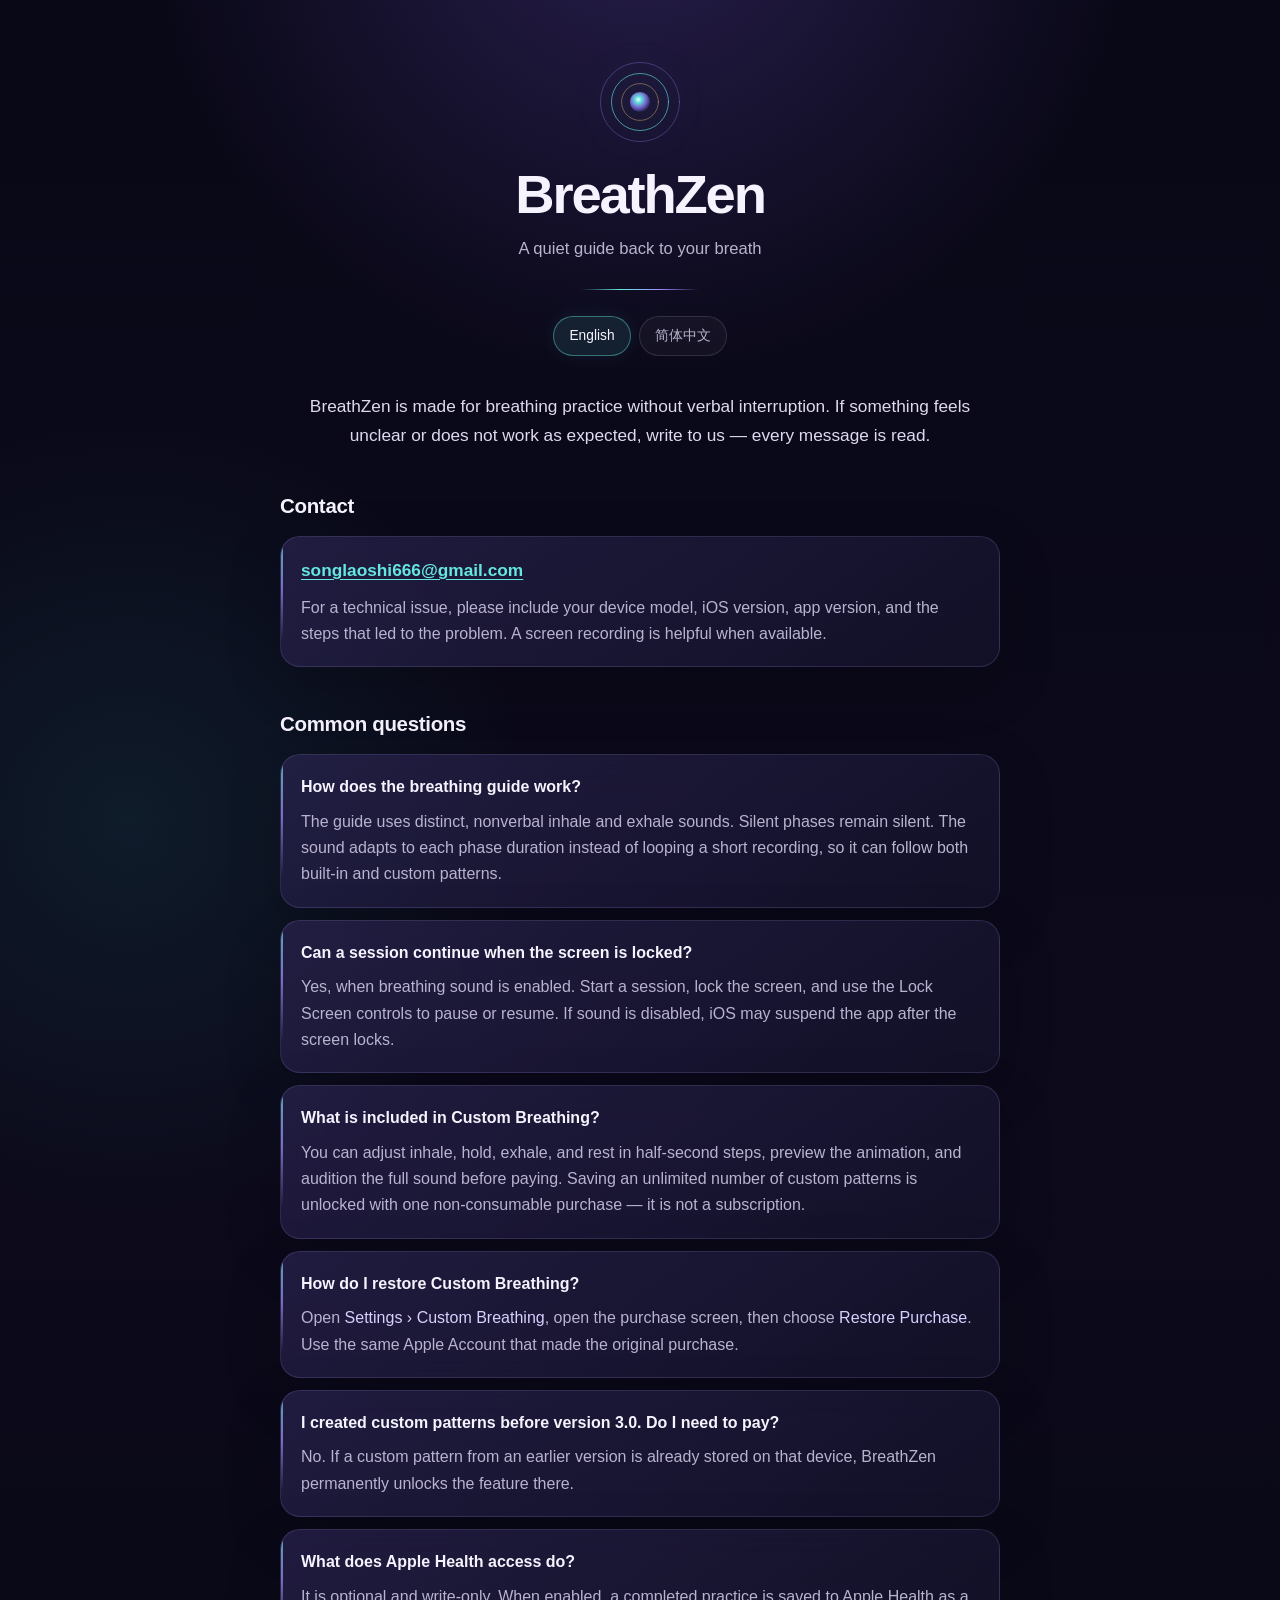
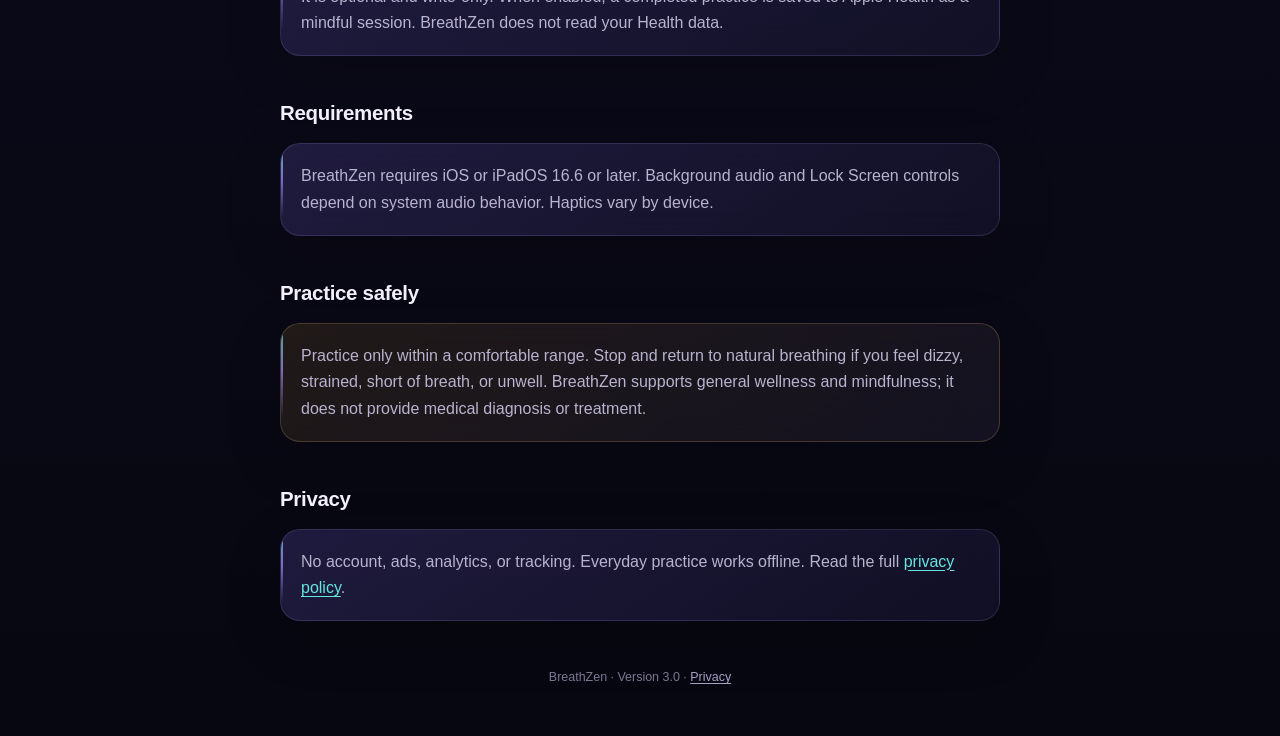
==== index.html @ 4c9f4c52 "Publish BreathZen support and privacy pages" ====
<!doctype html>
<html lang="en">
<head>
  <meta charset="utf-8">
  <meta name="viewport" content="width=device-width, initial-scale=1">
  <title>BreathZen — Support</title>
  <meta name="description" content="Support for BreathZen, a quiet breathing guide for iPhone and iPad.">
  <link rel="stylesheet" href="breathzen.css">
  <script src="breathzen.js" defer></script>
</head>
<body>
<div class="shell">
  <header>
    <svg class="mark" viewBox="0 0 100 100" role="img" aria-label="BreathZen">
      <defs>
        <radialGradient id="orb" cx="42%" cy="38%" r="65%">
          <stop offset="0" stop-color="#f7ffff"/>
          <stop offset=".22" stop-color="#65e6e0"/>
          <stop offset=".62" stop-color="#7161c9"/>
          <stop offset="1" stop-color="#1c183d"/>
        </radialGradient>
      </defs>
      <g fill="none" stroke-linecap="round">
        <circle cx="50" cy="50" r="43" stroke="#9f8cff" stroke-opacity=".34"/>
        <circle cx="50" cy="50" r="31" stroke="#65e6e0" stroke-opacity=".65"/>
        <circle cx="50" cy="50" r="20" stroke="#f2c976" stroke-opacity=".45"/>
      </g>
      <circle class="pulse" cx="50" cy="50" r="11" fill="url(#orb)"/>
    </svg>
    <h1>BreathZen</h1>
    <p class="tagline">A quiet guide back to your breath</p>
    <hr class="orbit-rule">
  </header>

  <nav class="languages" aria-label="Language">
    <button type="button" data-lang="en" aria-pressed="false">English</button>
    <button type="button" data-lang="zh-Hans" aria-pressed="false">简体中文</button>
  </nav>

  <main>
    <article lang="en">
      <p class="lead">BreathZen is made for breathing practice without verbal interruption. If something feels unclear or does not work as expected, write to us — every message is read.</p>

      <h2>Contact</h2>
      <div class="card">
        <p class="mail"><a href="mailto:songlaoshi666@gmail.com">songlaoshi666@gmail.com</a></p>
        <p>For a technical issue, please include your device model, iOS version, app version, and the steps that led to the problem. A screen recording is helpful when available.</p>
      </div>

      <h2>Common questions</h2>
      <div class="card">
        <h3>How does the breathing guide work?</h3>
        <p>The guide uses distinct, nonverbal inhale and exhale sounds. Silent phases remain silent. The sound adapts to each phase duration instead of looping a short recording, so it can follow both built-in and custom patterns.</p>
      </div>
      <div class="card">
        <h3>Can a session continue when the screen is locked?</h3>
        <p>Yes, when breathing sound is enabled. Start a session, lock the screen, and use the Lock Screen controls to pause or resume. If sound is disabled, iOS may suspend the app after the screen locks.</p>
      </div>
      <div class="card">
        <h3>What is included in Custom Breathing?</h3>
        <p>You can adjust inhale, hold, exhale, and rest in half-second steps, preview the animation, and audition the full sound before paying. Saving an unlimited number of custom patterns is unlocked with one non-consumable purchase — it is not a subscription.</p>
      </div>
      <div class="card">
        <h3>How do I restore Custom Breathing?</h3>
        <p>Open <span class="path">Settings › Custom Breathing</span>, open the purchase screen, then choose <span class="path">Restore Purchase</span>. Use the same Apple Account that made the original purchase.</p>
      </div>
      <div class="card">
        <h3>I created custom patterns before version 3.0. Do I need to pay?</h3>
        <p>No. If a custom pattern from an earlier version is already stored on that device, BreathZen permanently unlocks the feature there.</p>
      </div>
      <div class="card">
        <h3>What does Apple Health access do?</h3>
        <p>It is optional and write-only. When enabled, a completed practice is saved to Apple Health as a mindful session. BreathZen does not read your Health data.</p>
      </div>

      <h2>Requirements</h2>
      <div class="card">
        <p>BreathZen requires iOS or iPadOS 16.6 or later. Background audio and Lock Screen controls depend on system audio behavior. Haptics vary by device.</p>
      </div>

      <h2>Practice safely</h2>
      <div class="card notice">
        <p>Practice only within a comfortable range. Stop and return to natural breathing if you feel dizzy, strained, short of breath, or unwell. BreathZen supports general wellness and mindfulness; it does not provide medical diagnosis or treatment.</p>
      </div>

      <h2>Privacy</h2>
      <div class="card">
        <p>No account, ads, analytics, or tracking. Everyday practice works offline. Read the full <a href="privacy.html">privacy policy</a>.</p>
      </div>
    </article>

    <article lang="zh-Hans">
      <p class="lead">BreathZen 为不受语言打扰的呼吸练习而生。如果有任何不清楚或不符合预期的地方，欢迎写信，每一封都会认真阅读。</p>

      <h2>联系我们</h2>
      <div class="card">
        <p class="mail"><a href="mailto:songlaoshi666@gmail.com">songlaoshi666@gmail.com</a></p>
        <p>反馈技术问题时，请附上设备型号、iOS 版本、App 版本和复现步骤；如方便，屏幕录制会很有帮助。</p>
      </div>

      <h2>常见问题</h2>
      <div class="card">
        <h3>呼吸声音是怎样引导的？</h3>
        <p>吸气与呼气使用两种清晰可辨、没有语言的声音，屏息和停顿保持安静。声音会适配每个阶段的时长，不是反复循环一小段录音，因此既能配合内置节奏，也能配合自定义节奏。</p>
      </div>
      <div class="card">
        <h3>锁屏后可以继续练习吗？</h3>
        <p>可以，但需要开启呼吸声音。开始练习后锁屏，可通过锁屏控件暂停或继续。如果关闭声音，锁屏后 iOS 可能挂起 App。</p>
      </div>
      <div class="card">
        <h3>自定义呼吸法包含什么？</h3>
        <p>吸、屏、呼、停四个阶段均可按 0.5 秒调整，购买前可以查看动画并试听完整声音。一次性买断后可无限保存自定义呼吸法，不是订阅。</p>
      </div>
      <div class="card">
        <h3>怎样恢复自定义呼吸法购买？</h3>
        <p>打开<span class="path">设置 › 自定义呼吸法</span>，进入购买页面后选择<span class="path">恢复购买</span>。请使用最初购买时的同一 Apple 账户。</p>
      </div>
      <div class="card">
        <h3>3.0 以前创建过自定义呼吸法，还需要购买吗？</h3>
        <p>不需要。如果这台设备上已经保存过旧版本的自定义呼吸法，BreathZen 会在本机永久解锁该功能。</p>
      </div>
      <div class="card">
        <h3>Apple 健康权限有什么作用？</h3>
        <p>完全可选，并且只写入、不读取。开启后，完成的练习会作为正念时间写入 Apple 健康；BreathZen 不会读取你的健康数据。</p>
      </div>

      <h2>系统要求</h2>
      <div class="card">
        <p>需要 iOS 或 iPadOS 16.6 及以上版本。后台声音与锁屏控制受系统音频机制管理，触感反馈会因设备而异。</p>
      </div>

      <h2>安全练习</h2>
      <div class="card notice">
        <p>请始终在舒适范围内练习。如感到头晕、憋闷、气短或其他不适，请停止并恢复自然呼吸。BreathZen 用于一般健康与正念练习，不提供医疗诊断或治疗。</p>
      </div>

      <h2>隐私</h2>
      <div class="card">
        <p>无需账号，没有广告、统计或追踪；日常练习可离线完成。完整说明请阅读<a href="privacy.html">隐私政策</a>。</p>
      </div>
    </article>
  </main>

  <footer>BreathZen · Version 3.0 · <a href="privacy.html">Privacy</a></footer>
</div>
</body>
</html>
---- breathzen.css ----
:root {
  color-scheme: dark;
  --night: #090817;
  --night-soft: #111027;
  --panel: rgba(30, 27, 59, 0.72);
  --panel-line: rgba(191, 177, 255, 0.15);
  --text: #f6f3ff;
  --subtext: #b9b3cf;
  --violet: #9f8cff;
  --cyan: #65e6e0;
  --gold: #f2c976;
  --rose: #e88ba3;
}

* { box-sizing: border-box; }

html { min-height: 100%; }

body {
  min-height: 100%;
  margin: 0;
  color: var(--text);
  background:
    radial-gradient(circle at 50% -5%, rgba(106, 78, 191, 0.32), transparent 31rem),
    radial-gradient(circle at 10% 35%, rgba(44, 187, 183, 0.10), transparent 25rem),
    linear-gradient(180deg, #090817 0%, #0c0a1b 50%, #070711 100%);
  font-family: -apple-system, BlinkMacSystemFont, "SF Pro Text", "PingFang SC", "Helvetica Neue", sans-serif;
  line-height: 1.65;
  -webkit-font-smoothing: antialiased;
}

a { color: var(--cyan); text-underline-offset: 0.2em; }
a:hover { color: #a2fffb; }

.shell {
  width: min(100% - 36px, 720px);
  margin: 0 auto;
  padding: 56px 0 48px;
}

header { text-align: center; }

.mark {
  display: block;
  width: 92px;
  height: 92px;
  margin: 0 auto 18px;
  filter: drop-shadow(0 0 26px rgba(101, 230, 224, 0.18));
}

h1 {
  margin: 0;
  font-size: clamp(2.25rem, 8vw, 3.4rem);
  line-height: 1.05;
  letter-spacing: -0.04em;
}

.tagline {
  margin: 12px 0 0;
  color: var(--subtext);
  font-size: 1.04rem;
}

.orbit-rule {
  width: 118px;
  height: 1px;
  margin: 26px auto;
  border: 0;
  background: linear-gradient(90deg, transparent, var(--cyan), var(--violet), transparent);
}

.languages {
  display: flex;
  justify-content: center;
  gap: 8px;
  margin: 0 0 36px;
}

.languages button {
  appearance: none;
  border: 1px solid rgba(255,255,255,0.12);
  border-radius: 999px;
  padding: 8px 15px;
  color: var(--subtext);
  background: rgba(255,255,255,0.035);
  font: inherit;
  font-size: 0.86rem;
  cursor: pointer;
}

.languages button[aria-pressed="true"] {
  color: var(--text);
  border-color: rgba(101, 230, 224, 0.42);
  background: rgba(101, 230, 224, 0.10);
  box-shadow: 0 0 20px rgba(101, 230, 224, 0.08);
}

article { display: none; }
article.active { display: block; }

.lead {
  margin: 0 0 32px;
  color: #ded9ef;
  font-size: 1.08rem;
  text-align: center;
}

h2 {
  margin: 40px 0 13px;
  font-size: 1.28rem;
  letter-spacing: -0.015em;
}

h3 {
  margin: 0 0 8px;
  font-size: 1rem;
  color: var(--text);
}

p { margin: 0; }

.card {
  position: relative;
  margin: 12px 0;
  padding: 19px 20px;
  overflow: hidden;
  border: 1px solid var(--panel-line);
  border-radius: 20px;
  color: var(--subtext);
  background: linear-gradient(145deg, rgba(41, 35, 79, 0.72), rgba(20, 19, 43, 0.74));
  box-shadow: 0 18px 55px rgba(0,0,0,0.17);
  backdrop-filter: blur(16px);
  -webkit-backdrop-filter: blur(16px);
}

.card::before {
  content: "";
  position: absolute;
  inset: 0 auto 0 0;
  width: 2px;
  background: linear-gradient(180deg, var(--cyan), var(--violet), transparent 80%);
  opacity: 0.72;
}

.card strong { color: var(--text); }
.card p + p { margin-top: 10px; }
.mail { font-size: 1.08rem; font-weight: 650; }
.path { color: #d8d1ff; }

.fact-grid {
  display: grid;
  grid-template-columns: repeat(2, minmax(0, 1fr));
  gap: 12px;
}

.fact {
  min-height: 112px;
  padding: 18px;
  border: 1px solid rgba(159, 140, 255, 0.15);
  border-radius: 18px;
  background: rgba(26, 23, 52, 0.64);
}

.fact .eyebrow {
  display: block;
  margin-bottom: 5px;
  color: var(--gold);
  font-size: 0.72rem;
  font-weight: 750;
  letter-spacing: 0.09em;
  text-transform: uppercase;
}

.fact p { color: var(--subtext); font-size: 0.92rem; }

.notice {
  border-color: rgba(242, 201, 118, 0.2);
  background: linear-gradient(145deg, rgba(75, 58, 32, 0.36), rgba(25, 22, 39, 0.72));
}

footer {
  margin-top: 46px;
  color: #7f7994;
  font-size: 0.78rem;
  text-align: center;
}

footer a { color: #aaa1c9; }

@media (max-width: 560px) {
  .shell { width: min(100% - 24px, 720px); padding-top: 36px; }
  .fact-grid { grid-template-columns: 1fr; }
  .card { padding: 17px; border-radius: 17px; }
  .lead { font-size: 1rem; }
}

@media (prefers-reduced-motion: no-preference) {
  .mark .pulse { animation: breathe 6s ease-in-out infinite; transform-origin: 50% 50%; }
  @keyframes breathe {
    0%, 100% { transform: scale(0.88); opacity: 0.7; }
    50% { transform: scale(1.06); opacity: 1; }
  }
}
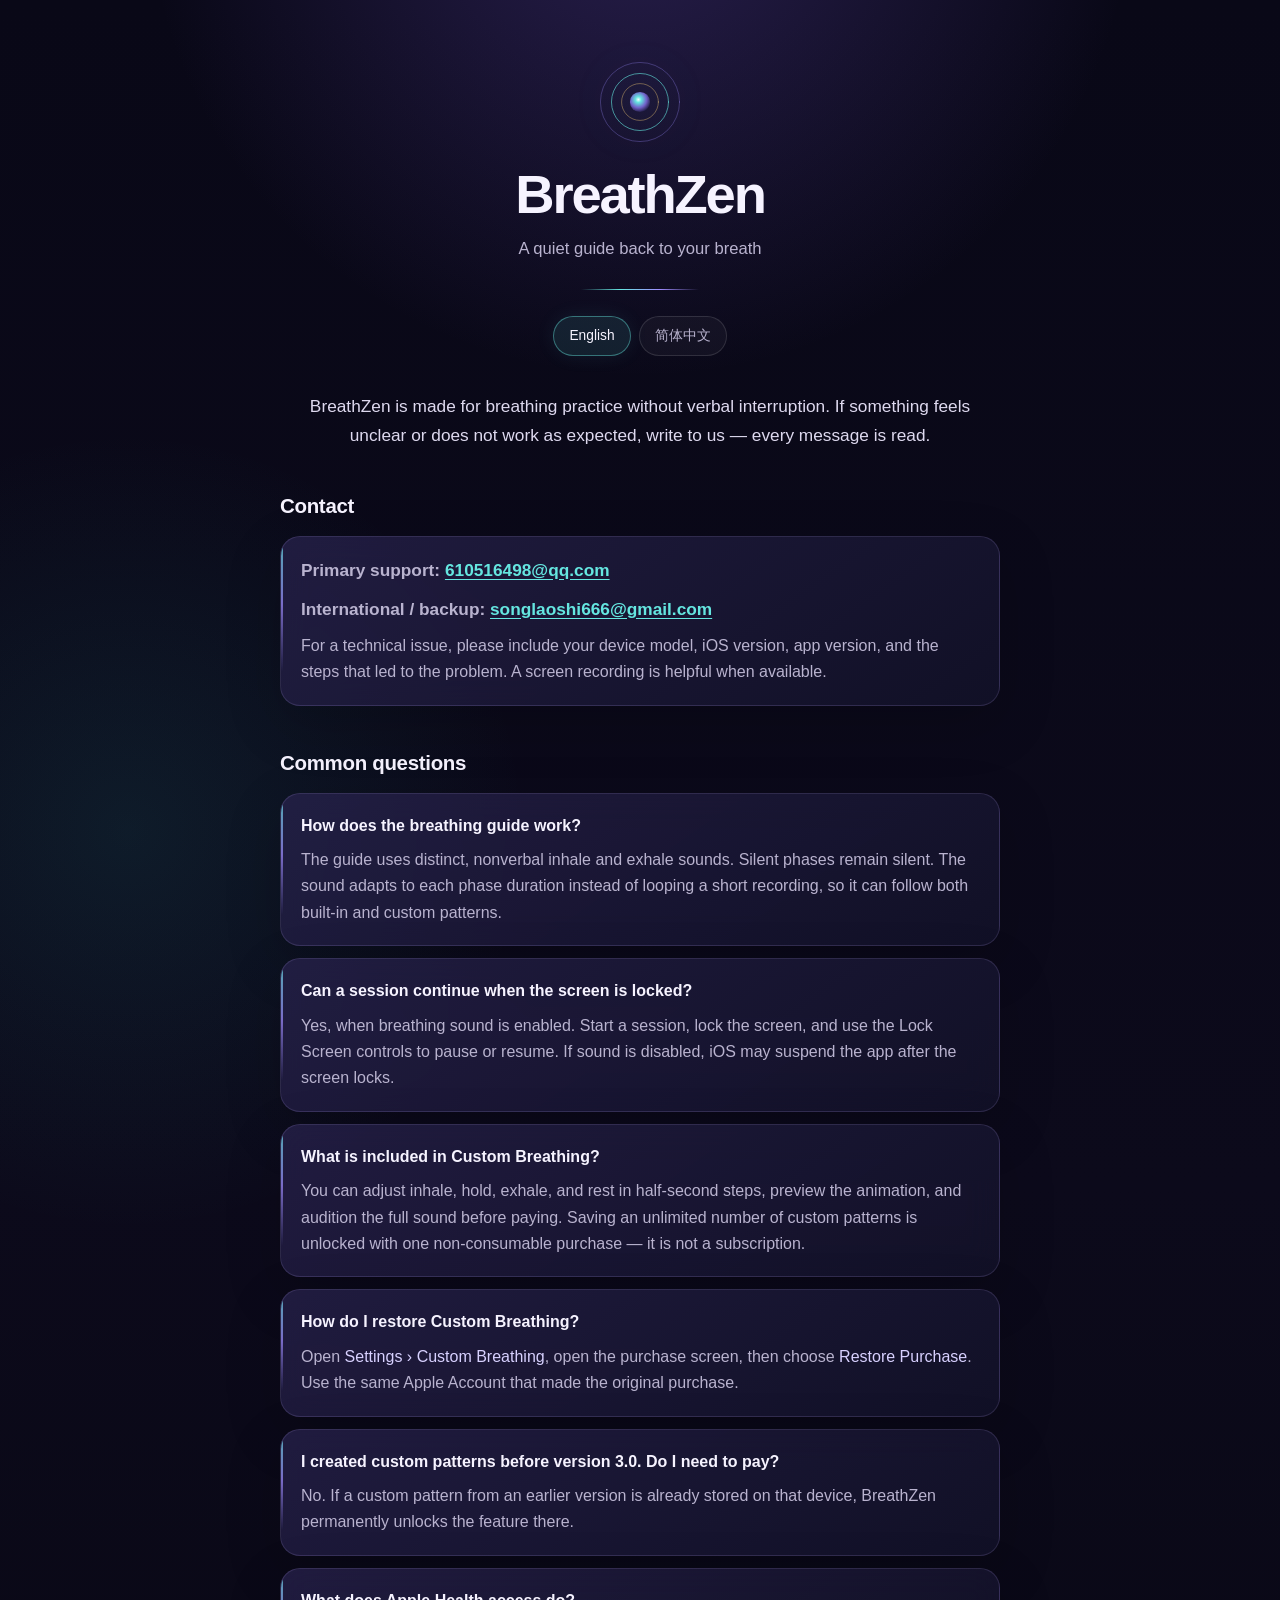
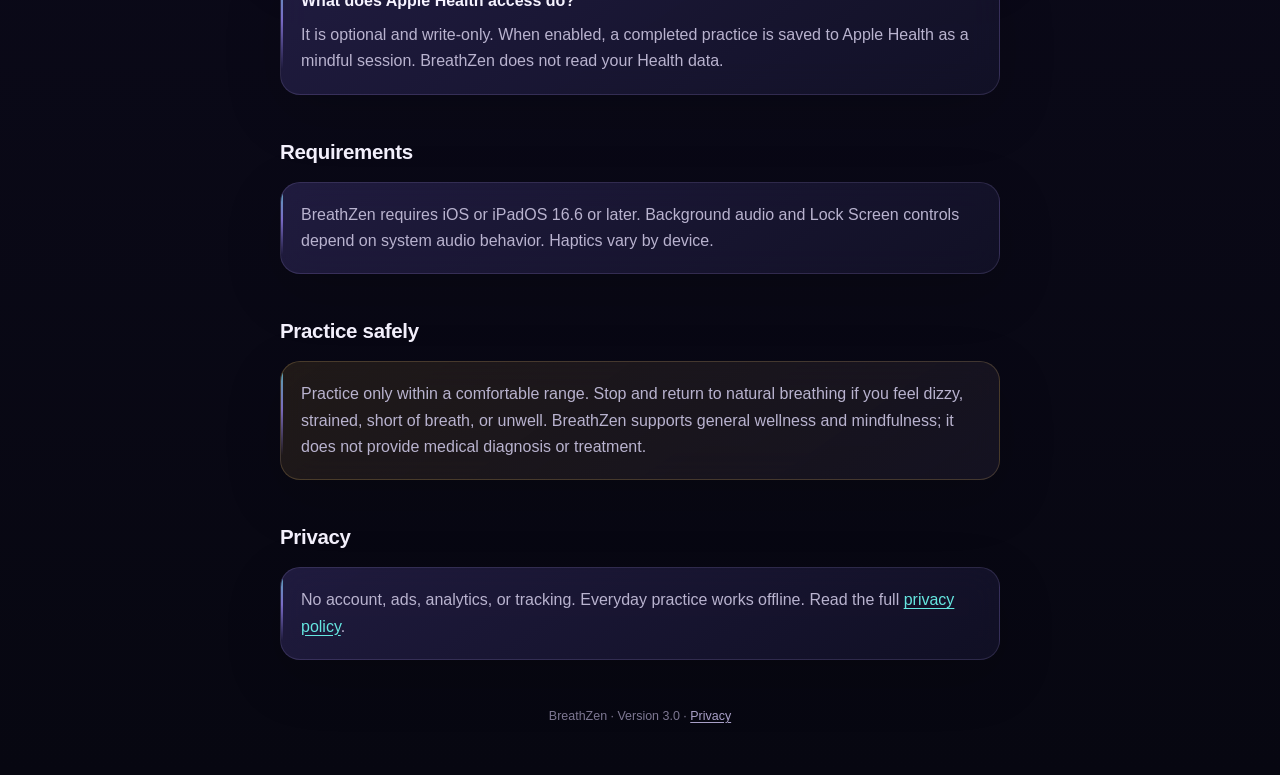
==== commit fcf60b70: "Add domestic support email" ====
--- a/index.html
+++ b/index.html
@@ -43,7 +43,8 @@
 
       <h2>Contact</h2>
       <div class="card">
-        <p class="mail"><a href="mailto:songlaoshi666@gmail.com">songlaoshi666@gmail.com</a></p>
+        <p class="mail">Primary support: <a href="mailto:610516498@qq.com">610516498@qq.com</a></p>
+        <p class="mail">International / backup: <a href="mailto:songlaoshi666@gmail.com">songlaoshi666@gmail.com</a></p>
         <p>For a technical issue, please include your device model, iOS version, app version, and the steps that led to the problem. A screen recording is helpful when available.</p>
       </div>
 
@@ -94,7 +95,8 @@
 
       <h2>联系我们</h2>
       <div class="card">
-        <p class="mail"><a href="mailto:songlaoshi666@gmail.com">songlaoshi666@gmail.com</a></p>
+        <p class="mail">国内支持：<a href="mailto:610516498@qq.com">610516498@qq.com</a></p>
+        <p class="mail">国际及备用邮箱：<a href="mailto:songlaoshi666@gmail.com">songlaoshi666@gmail.com</a></p>
         <p>反馈技术问题时，请附上设备型号、iOS 版本、App 版本和复现步骤；如方便，屏幕录制会很有帮助。</p>
       </div>
 
@@ -145,4 +147,3 @@
 </div>
 </body>
 </html>
-
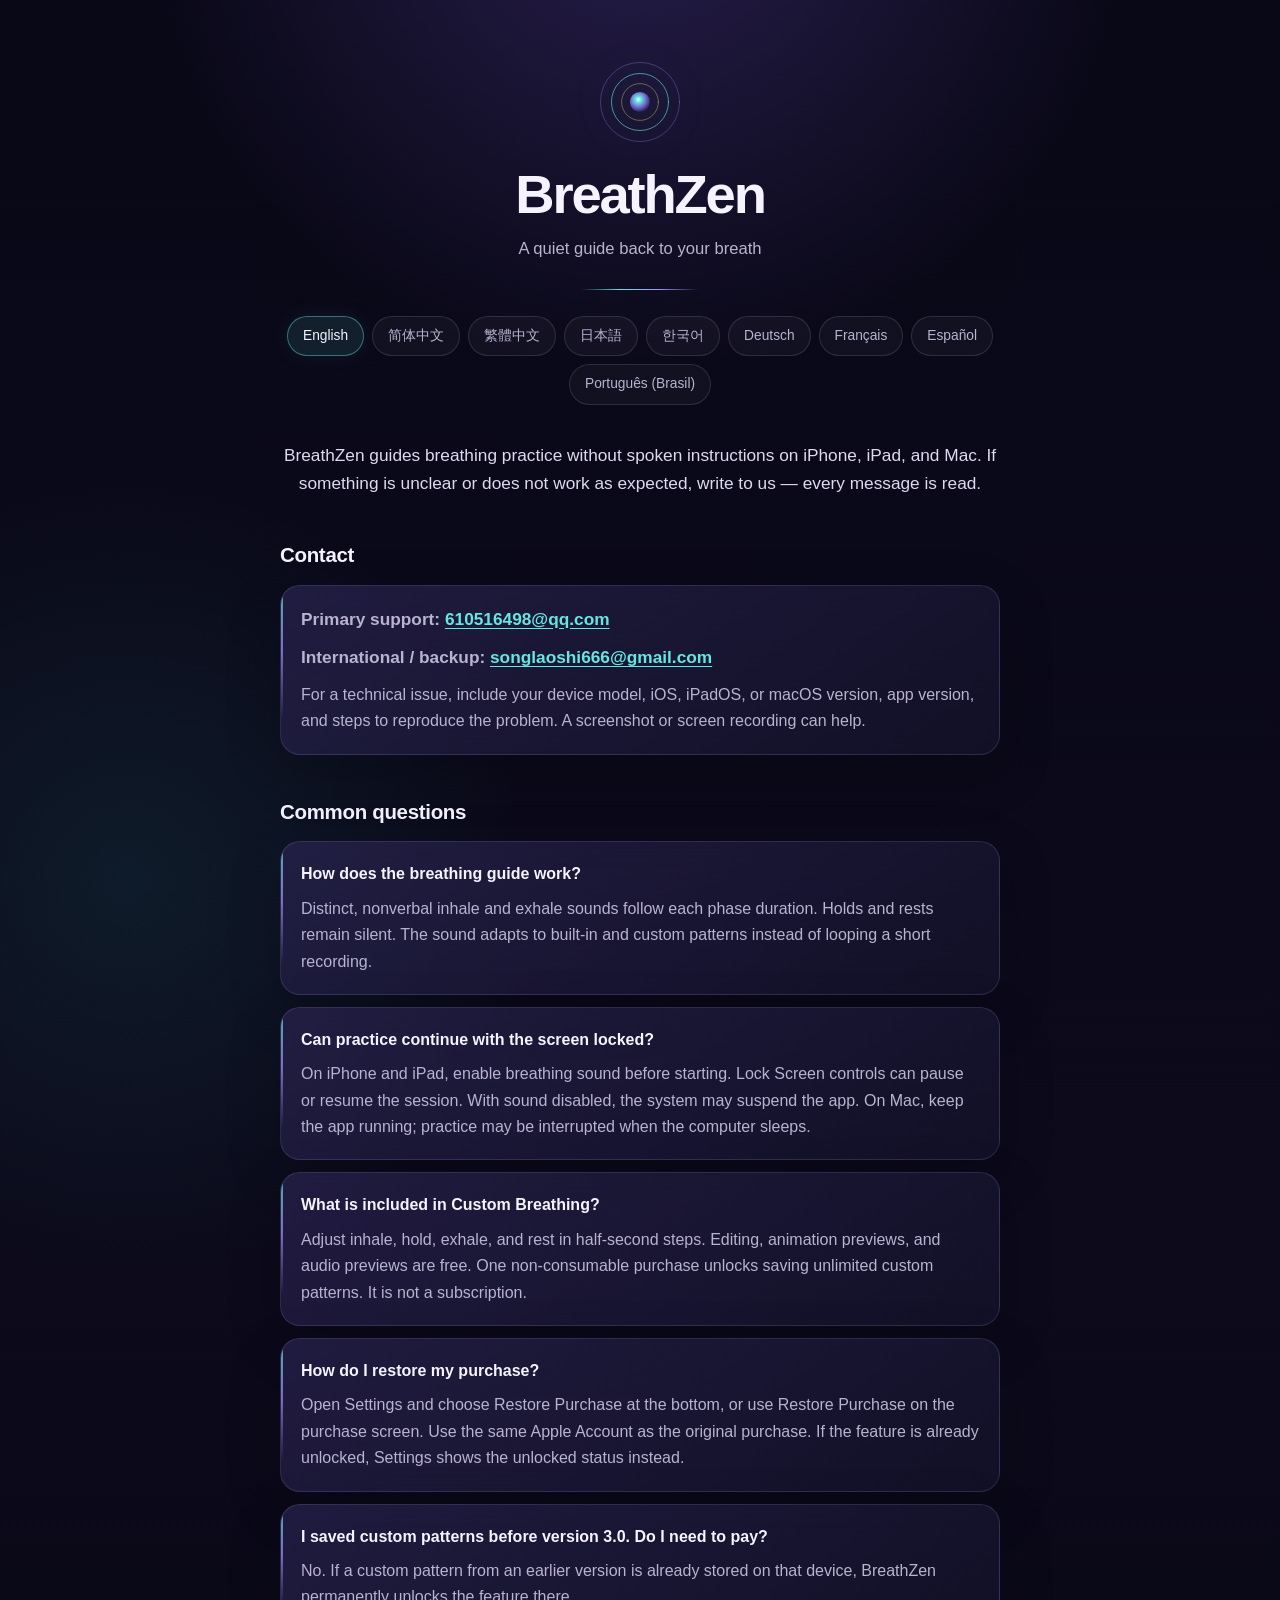
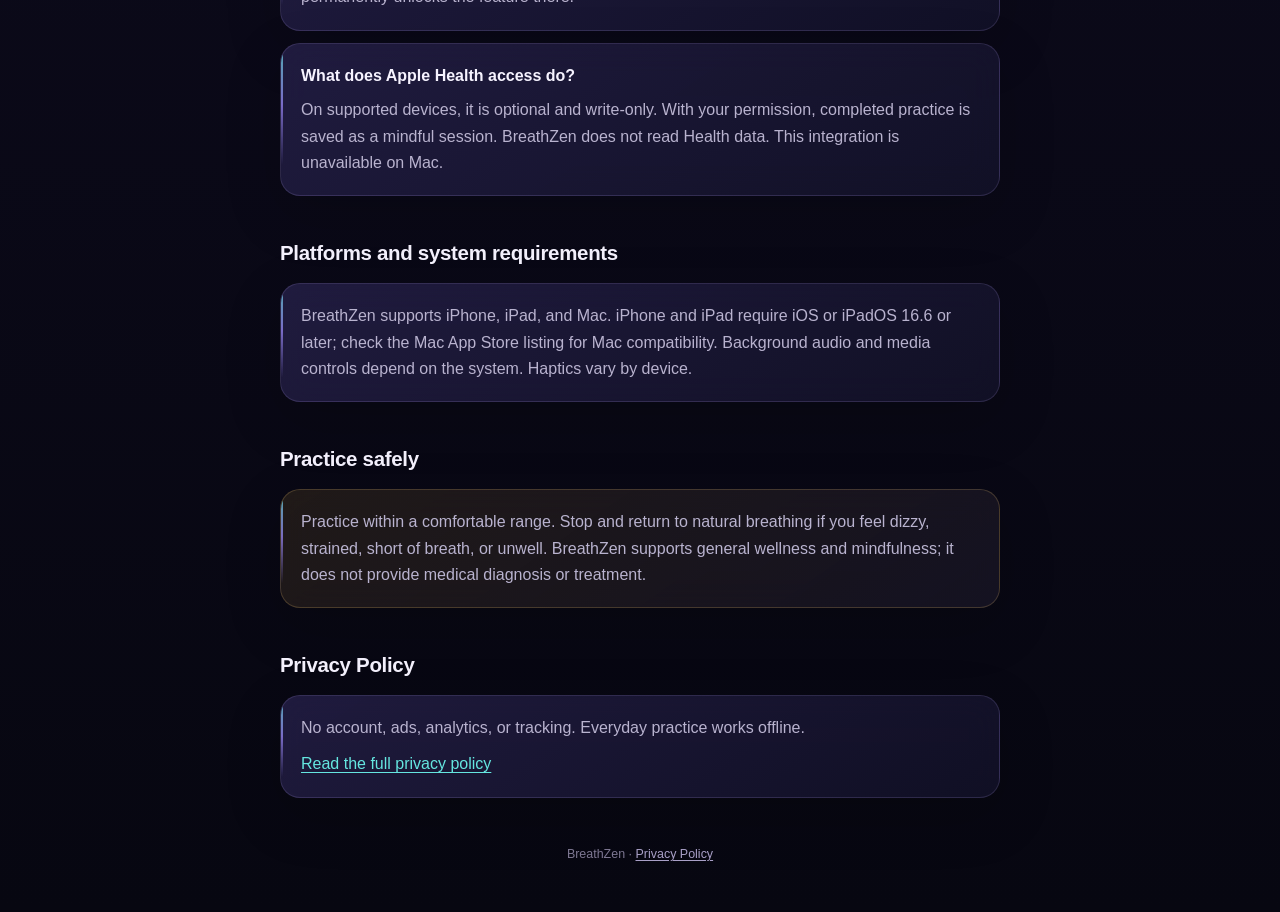
==== commit 76bd31c3: "Localize support and privacy pages into all nine app languages" ====
--- a/index.html
+++ b/index.html
@@ -1,12 +1,13 @@
 <!doctype html>
+<!-- Generated by scripts/build.py from content/locales.json. -->
 <html lang="en">
 <head>
   <meta charset="utf-8">
   <meta name="viewport" content="width=device-width, initial-scale=1">
   <title>BreathZen — Support</title>
-  <meta name="description" content="Support for BreathZen, a quiet breathing guide for iPhone and iPad.">
-  <link rel="stylesheet" href="breathzen.css">
-  <script src="breathzen.js" defer></script>
+  <meta name="description" content="BreathZen guides breathing practice without spoken instructions on iPhone, iPad, and Mac. If something is unclear or does not work as expected, write to us — every message is read.">
+  <link rel="stylesheet" href="breathzen.css?v=e76d730d97">
+  <script src="breathzen.js?v=e76d730d97" defer></script>
 </head>
 <body>
 <div class="shell">
@@ -31,119 +32,186 @@
     <p class="tagline">A quiet guide back to your breath</p>
     <hr class="orbit-rule">
   </header>
-
-  <nav class="languages" aria-label="Language">
-    <button type="button" data-lang="en" aria-pressed="false">English</button>
-    <button type="button" data-lang="zh-Hans" aria-pressed="false">简体中文</button>
-  </nav>
-
-  <main>
-    <article lang="en">
-      <p class="lead">BreathZen is made for breathing practice without verbal interruption. If something feels unclear or does not work as expected, write to us — every message is read.</p>
-
-      <h2>Contact</h2>
-      <div class="card">
-        <p class="mail">Primary support: <a href="mailto:610516498@qq.com">610516498@qq.com</a></p>
-        <p class="mail">International / backup: <a href="mailto:songlaoshi666@gmail.com">songlaoshi666@gmail.com</a></p>
-        <p>For a technical issue, please include your device model, iOS version, app version, and the steps that led to the problem. A screen recording is helpful when available.</p>
-      </div>
-
-      <h2>Common questions</h2>
-      <div class="card">
-        <h3>How does the breathing guide work?</h3>
-        <p>The guide uses distinct, nonverbal inhale and exhale sounds. Silent phases remain silent. The sound adapts to each phase duration instead of looping a short recording, so it can follow both built-in and custom patterns.</p>
-      </div>
-      <div class="card">
-        <h3>Can a session continue when the screen is locked?</h3>
-        <p>Yes, when breathing sound is enabled. Start a session, lock the screen, and use the Lock Screen controls to pause or resume. If sound is disabled, iOS may suspend the app after the screen locks.</p>
-      </div>
-      <div class="card">
-        <h3>What is included in Custom Breathing?</h3>
-        <p>You can adjust inhale, hold, exhale, and rest in half-second steps, preview the animation, and audition the full sound before paying. Saving an unlimited number of custom patterns is unlocked with one non-consumable purchase — it is not a subscription.</p>
-      </div>
-      <div class="card">
-        <h3>How do I restore Custom Breathing?</h3>
-        <p>Open <span class="path">Settings › Custom Breathing</span>, open the purchase screen, then choose <span class="path">Restore Purchase</span>. Use the same Apple Account that made the original purchase.</p>
-      </div>
-      <div class="card">
-        <h3>I created custom patterns before version 3.0. Do I need to pay?</h3>
-        <p>No. If a custom pattern from an earlier version is already stored on that device, BreathZen permanently unlocks the feature there.</p>
-      </div>
-      <div class="card">
-        <h3>What does Apple Health access do?</h3>
-        <p>It is optional and write-only. When enabled, a completed practice is saved to Apple Health as a mindful session. BreathZen does not read your Health data.</p>
-      </div>
-
-      <h2>Requirements</h2>
-      <div class="card">
-        <p>BreathZen requires iOS or iPadOS 16.6 or later. Background audio and Lock Screen controls depend on system audio behavior. Haptics vary by device.</p>
-      </div>
-
-      <h2>Practice safely</h2>
-      <div class="card notice">
-        <p>Practice only within a comfortable range. Stop and return to natural breathing if you feel dizzy, strained, short of breath, or unwell. BreathZen supports general wellness and mindfulness; it does not provide medical diagnosis or treatment.</p>
-      </div>
-
-      <h2>Privacy</h2>
-      <div class="card">
-        <p>No account, ads, analytics, or tracking. Everyday practice works offline. Read the full <a href="privacy.html">privacy policy</a>.</p>
-      </div>
-    </article>
-
-    <article lang="zh-Hans">
-      <p class="lead">BreathZen 为不受语言打扰的呼吸练习而生。如果有任何不清楚或不符合预期的地方，欢迎写信，每一封都会认真阅读。</p>
-
-      <h2>联系我们</h2>
-      <div class="card">
-        <p class="mail">国内支持：<a href="mailto:610516498@qq.com">610516498@qq.com</a></p>
-        <p class="mail">国际及备用邮箱：<a href="mailto:songlaoshi666@gmail.com">songlaoshi666@gmail.com</a></p>
-        <p>反馈技术问题时，请附上设备型号、iOS 版本、App 版本和复现步骤；如方便，屏幕录制会很有帮助。</p>
-      </div>
-
-      <h2>常见问题</h2>
-      <div class="card">
-        <h3>呼吸声音是怎样引导的？</h3>
-        <p>吸气与呼气使用两种清晰可辨、没有语言的声音，屏息和停顿保持安静。声音会适配每个阶段的时长，不是反复循环一小段录音，因此既能配合内置节奏，也能配合自定义节奏。</p>
-      </div>
-      <div class="card">
-        <h3>锁屏后可以继续练习吗？</h3>
-        <p>可以，但需要开启呼吸声音。开始练习后锁屏，可通过锁屏控件暂停或继续。如果关闭声音，锁屏后 iOS 可能挂起 App。</p>
-      </div>
-      <div class="card">
-        <h3>自定义呼吸法包含什么？</h3>
-        <p>吸、屏、呼、停四个阶段均可按 0.5 秒调整，购买前可以查看动画并试听完整声音。一次性买断后可无限保存自定义呼吸法，不是订阅。</p>
-      </div>
-      <div class="card">
-        <h3>怎样恢复自定义呼吸法购买？</h3>
-        <p>打开<span class="path">设置 › 自定义呼吸法</span>，进入购买页面后选择<span class="path">恢复购买</span>。请使用最初购买时的同一 Apple 账户。</p>
-      </div>
-      <div class="card">
-        <h3>3.0 以前创建过自定义呼吸法，还需要购买吗？</h3>
-        <p>不需要。如果这台设备上已经保存过旧版本的自定义呼吸法，BreathZen 会在本机永久解锁该功能。</p>
-      </div>
-      <div class="card">
-        <h3>Apple 健康权限有什么作用？</h3>
-        <p>完全可选，并且只写入、不读取。开启后，完成的练习会作为正念时间写入 Apple 健康；BreathZen 不会读取你的健康数据。</p>
-      </div>
-
-      <h2>系统要求</h2>
-      <div class="card">
-        <p>需要 iOS 或 iPadOS 16.6 及以上版本。后台声音与锁屏控制受系统音频机制管理，触感反馈会因设备而异。</p>
-      </div>
-
-      <h2>安全练习</h2>
-      <div class="card notice">
-        <p>请始终在舒适范围内练习。如感到头晕、憋闷、气短或其他不适，请停止并恢复自然呼吸。BreathZen 用于一般健康与正念练习，不提供医疗诊断或治疗。</p>
-      </div>
-
-      <h2>隐私</h2>
-      <div class="card">
-        <p>无需账号，没有广告、统计或追踪；日常练习可离线完成。完整说明请阅读<a href="privacy.html">隐私政策</a>。</p>
-      </div>
-    </article>
-  </main>
-
-  <footer>BreathZen · Version 3.0 · <a href="privacy.html">Privacy</a></footer>
+  <nav class="languages" aria-label="Language"><a href="?lang=en#lang-en" data-lang="en" lang="en" hreflang="en">English</a>
+<a href="?lang=zh-Hans#lang-zh-Hans" data-lang="zh-Hans" lang="zh-Hans" hreflang="zh-Hans">简体中文</a>
+<a href="?lang=zh-Hant#lang-zh-Hant" data-lang="zh-Hant" lang="zh-Hant" hreflang="zh-Hant">繁體中文</a>
+<a href="?lang=ja#lang-ja" data-lang="ja" lang="ja" hreflang="ja">日本語</a>
+<a href="?lang=ko#lang-ko" data-lang="ko" lang="ko" hreflang="ko">한국어</a>
+<a href="?lang=de#lang-de" data-lang="de" lang="de" hreflang="de">Deutsch</a>
+<a href="?lang=fr#lang-fr" data-lang="fr" lang="fr" hreflang="fr">Français</a>
+<a href="?lang=es#lang-es" data-lang="es" lang="es" hreflang="es">Español</a>
+<a href="?lang=pt-BR#lang-pt-BR" data-lang="pt-BR" lang="pt-BR" hreflang="pt-BR">Português (Brasil)</a></nav>
+  <main><article id="lang-en" lang="en" data-title="BreathZen — Support" data-heading="BreathZen" data-tagline="A quiet guide back to your breath" data-description="BreathZen guides breathing practice without spoken instructions on iPhone, iPad, and Mac. If something is unclear or does not work as expected, write to us — every message is read." data-language="Language" data-footer="Privacy Policy">
+<p class="lead">BreathZen guides breathing practice without spoken instructions on iPhone, iPad, and Mac. If something is unclear or does not work as expected, write to us — every message is read.</p>
+<h2>Contact</h2>
+<div class="card"><p class="mail">Primary support: <a href="mailto:610516498@qq.com">610516498@qq.com</a></p><p class="mail">International / backup: <a href="mailto:songlaoshi666@gmail.com">songlaoshi666@gmail.com</a></p><p>For a technical issue, include your device model, iOS, iPadOS, or macOS version, app version, and steps to reproduce the problem. A screenshot or screen recording can help.</p></div>
+<h2>Common questions</h2>
+<div class="card "><h3>How does the breathing guide work?</h3><p>Distinct, nonverbal inhale and exhale sounds follow each phase duration. Holds and rests remain silent. The sound adapts to built-in and custom patterns instead of looping a short recording.</p></div>
+<div class="card "><h3>Can practice continue with the screen locked?</h3><p>On iPhone and iPad, enable breathing sound before starting. Lock Screen controls can pause or resume the session. With sound disabled, the system may suspend the app. On Mac, keep the app running; practice may be interrupted when the computer sleeps.</p></div>
+<div class="card "><h3>What is included in Custom Breathing?</h3><p>Adjust inhale, hold, exhale, and rest in half-second steps. Editing, animation previews, and audio previews are free. One non-consumable purchase unlocks saving unlimited custom patterns. It is not a subscription.</p></div>
+<div class="card "><h3>How do I restore my purchase?</h3><p>Open Settings and choose Restore Purchase at the bottom, or use Restore Purchase on the purchase screen. Use the same Apple Account as the original purchase. If the feature is already unlocked, Settings shows the unlocked status instead.</p></div>
+<div class="card "><h3>I saved custom patterns before version 3.0. Do I need to pay?</h3><p>No. If a custom pattern from an earlier version is already stored on that device, BreathZen permanently unlocks the feature there.</p></div>
+<div class="card "><h3>What does Apple Health access do?</h3><p>On supported devices, it is optional and write-only. With your permission, completed practice is saved as a mindful session. BreathZen does not read Health data. This integration is unavailable on Mac.</p></div>
+<h2>Platforms and system requirements</h2>
+<div class="card "><p>BreathZen supports iPhone, iPad, and Mac. iPhone and iPad require iOS or iPadOS 16.6 or later; check the Mac App Store listing for Mac compatibility. Background audio and media controls depend on the system. Haptics vary by device.</p></div>
+<h2>Practice safely</h2>
+<div class="card notice"><p>Practice within a comfortable range. Stop and return to natural breathing if you feel dizzy, strained, short of breath, or unwell. BreathZen supports general wellness and mindfulness; it does not provide medical diagnosis or treatment.</p></div>
+<h2>Privacy Policy</h2>
+<div class="card"><p>No account, ads, analytics, or tracking. Everyday practice works offline.</p><p><a data-local-link href="privacy.html?lang=en">Read the full privacy policy</a></p></div>
+</article>
+
+<article id="lang-zh-Hans" lang="zh-Hans" data-title="BreathZen — 支持" data-heading="波纹呼吸" data-tagline="安静地回到自己的呼吸" data-description="波纹呼吸在 iPhone、iPad 和 Mac 上提供没有语音口令的呼吸引导。如有不清楚或不符合预期的地方，欢迎来信，每一封都会认真阅读。" data-language="语言" data-footer="隐私政策">
+<p class="lead">波纹呼吸在 iPhone、iPad 和 Mac 上提供没有语音口令的呼吸引导。如有不清楚或不符合预期的地方，欢迎来信，每一封都会认真阅读。</p>
+<h2>联系我们</h2>
+<div class="card"><p class="mail">国内支持: <a href="mailto:610516498@qq.com">610516498@qq.com</a></p><p class="mail">国际及备用邮箱: <a href="mailto:songlaoshi666@gmail.com">songlaoshi666@gmail.com</a></p><p>反馈技术问题时，请附上设备型号、iOS、iPadOS 或 macOS 版本、App 版本和复现步骤。截图或屏幕录制也会有帮助。</p></div>
+<h2>常见问题</h2>
+<div class="card "><h3>呼吸声音怎样引导？</h3><p>吸气与呼气使用两种可辨识的非语言声音，按每个阶段的时长变化。屏息与停顿保持安静。声音会适配内置和自定义节奏，不是循环播放一小段录音。</p></div>
+<div class="card "><h3>锁屏后可以继续练习吗？</h3><p>在 iPhone 和 iPad 上，开始前请开启呼吸声音，锁屏控件可暂停或继续。关闭声音时，系统可能挂起 App。在 Mac 上请保持 App 运行；电脑进入睡眠后，练习可能中断。</p></div>
+<div class="card "><h3>自定义呼吸法包含什么？</h3><p>吸、屏、呼、停四个阶段可按 0.5 秒调整。编辑、动画预览和声音试听免费。一次性非消耗型购买可解锁无限保存自定义呼吸法，不是订阅。</p></div>
+<div class="card "><h3>怎样恢复购买？</h3><p>打开设置，在底部选择“恢复购买”，或在购买页面选择“恢复购买”。请使用最初购买时的同一 Apple 账户。如果功能已解锁，设置中会显示已解锁状态。</p></div>
+<div class="card "><h3>3.0 以前保存过自定义呼吸法，还要购买吗？</h3><p>不需要。如果这台设备上已经保存了旧版本的自定义呼吸法，波纹呼吸会在本机永久解锁该功能。</p></div>
+<div class="card "><h3>Apple 健康权限有什么作用？</h3><p>在支持的设备上，完全可选，只写入、不读取。经你授权，完成的练习会作为正念时间保存。波纹呼吸不读取健康数据。Mac 不提供此功能。</p></div>
+<h2>平台与系统要求</h2>
+<div class="card "><p>支持 iPhone、iPad 和 Mac。iPhone 和 iPad 需要 iOS 或 iPadOS 16.6 及以上版本；Mac 兼容性请查看 Mac App Store 商品页。后台声音和媒体控制受系统管理，触感反馈因设备而异。</p></div>
+<h2>安全练习</h2>
+<div class="card notice"><p>请在舒适范围内练习。如感到头晕、憋闷、气短或其他不适，请停止并恢复自然呼吸。波纹呼吸用于一般健康与正念练习，不提供医疗诊断或治疗。</p></div>
+<h2>隐私政策</h2>
+<div class="card"><p>无需账号，没有广告、统计或追踪。日常练习可离线完成。</p><p><a data-local-link href="privacy.html?lang=zh-Hans">阅读完整隐私政策</a></p></div>
+</article>
+
+<article id="lang-zh-Hant" lang="zh-Hant" data-title="BreathZen — 支援" data-heading="波紋呼吸" data-tagline="安靜地回到自己的呼吸" data-description="波紋呼吸在 iPhone、iPad 和 Mac 上提供沒有語音口令的呼吸引導。如有不清楚或不符合預期之處，歡迎來信，每一封都會認真閱讀。" data-language="語言" data-footer="隱私權政策">
+<p class="lead">波紋呼吸在 iPhone、iPad 和 Mac 上提供沒有語音口令的呼吸引導。如有不清楚或不符合預期之處，歡迎來信，每一封都會認真閱讀。</p>
+<h2>聯絡我們</h2>
+<div class="card"><p class="mail">主要支援信箱: <a href="mailto:610516498@qq.com">610516498@qq.com</a></p><p class="mail">國際及備用信箱: <a href="mailto:songlaoshi666@gmail.com">songlaoshi666@gmail.com</a></p><p>回報技術問題時，請提供裝置型號、iOS、iPadOS 或 macOS 版本、App 版本與重現步驟。螢幕截圖或錄製也會有幫助。</p></div>
+<h2>常見問題</h2>
+<div class="card "><h3>呼吸聲音如何引導？</h3><p>吸氣與呼氣使用兩種可辨識的非語言聲音，隨每個階段的長度變化。屏息與停頓保持安靜。聲音會配合內建和自訂節奏，不是循環播放一小段錄音。</p></div>
+<div class="card "><h3>鎖定螢幕後可以繼續練習嗎？</h3><p>在 iPhone 和 iPad 上，開始前請開啟呼吸聲音，鎖定畫面控制項可暫停或繼續。關閉聲音時，系統可能暫停 App。在 Mac 上請保持 App 執行；電腦進入睡眠後，練習可能中斷。</p></div>
+<div class="card "><h3>自訂呼吸法包含什麼？</h3><p>吸氣、屏息、呼氣、停頓四個階段可按 0.5 秒調整。編輯、動畫預覽和聲音試聽免費。一次性非消耗型購買可解鎖無限儲存自訂呼吸法，並非訂閱。</p></div>
+<div class="card "><h3>如何恢復購買？</h3><p>開啟設定，在底部選擇「恢復購買」，或在購買頁面選擇此項目。請使用最初購買時的同一 Apple 帳號。如果功能已解鎖，設定中會顯示已解鎖狀態。</p></div>
+<div class="card "><h3>3.0 以前儲存過自訂呼吸法，還要購買嗎？</h3><p>不需要。如果這部裝置上已有舊版儲存的自訂呼吸法，波紋呼吸會在本機永久解鎖此功能。</p></div>
+<div class="card "><h3>Apple 健康權限有什麼作用？</h3><p>在支援的裝置上，此功能完全可選，只寫入、不讀取。經你授權，完成的練習會儲存為正念時間。波紋呼吸不讀取健康資料。Mac 不提供此功能。</p></div>
+<h2>平台與系統需求</h2>
+<div class="card "><p>支援 iPhone、iPad 和 Mac。iPhone 和 iPad 需要 iOS 或 iPadOS 16.6 或以上版本；Mac 相容性請查看 Mac App Store 商品頁。背景聲音與媒體控制由系統管理，觸覺回饋因裝置而異。</p></div>
+<h2>安全練習</h2>
+<div class="card notice"><p>請在舒適範圍內練習。如感到頭暈、呼吸吃力、氣短或其他不適，請停止並恢復自然呼吸。波紋呼吸用於一般健康與正念練習，不提供醫療診斷或治療。</p></div>
+<h2>隱私權政策</h2>
+<div class="card"><p>無需帳號，沒有廣告、分析或追蹤。日常練習可離線完成。</p><p><a data-local-link href="privacy.html?lang=zh-Hant">閱讀完整隱私權政策</a></p></div>
+</article>
+
+<article id="lang-ja" lang="ja" data-title="BreathZen — サポート" data-heading="BreathZen" data-tagline="静かに、自分の呼吸へ" data-description="BreathZen は iPhone、iPad、Mac で、言葉による指示を使わずに呼吸の練習をガイドします。ご不明な点や不具合がありましたらメールでお知らせください。すべてのメッセージを確認しています。" data-language="言語" data-footer="プライバシーポリシー">
+<p class="lead">BreathZen は iPhone、iPad、Mac で、言葉による指示を使わずに呼吸の練習をガイドします。ご不明な点や不具合がありましたらメールでお知らせください。すべてのメッセージを確認しています。</p>
+<h2>お問い合わせ</h2>
+<div class="card"><p class="mail">主な連絡先: <a href="mailto:610516498@qq.com">610516498@qq.com</a></p><p class="mail">国際対応・予備の連絡先: <a href="mailto:songlaoshi666@gmail.com">songlaoshi666@gmail.com</a></p><p>不具合については、機種、iOS・iPadOS・macOS のバージョン、アプリのバージョン、再現手順をお知らせください。スクリーンショットや画面収録も参考になります。</p></div>
+<h2>よくある質問</h2>
+<div class="card "><h3>呼吸ガイドはどのように動作しますか？</h3><p>吸う息と吐く息を区別できる、言葉を使わない音が各段階の長さに合わせて変化します。息止めと休止の間は無音です。短い録音の繰り返しではなく、内蔵・カスタムの呼吸パターンに合わせて音を調整します。</p></div>
+<div class="card "><h3>画面をロックしても練習できますか？</h3><p>iPhone と iPad では、開始前に呼吸音を有効にしてください。ロック画面のコントロールで一時停止・再開できます。音を無効にすると、システムがアプリを停止する場合があります。Mac ではアプリを起動したままにしてください。コンピュータがスリープすると練習が中断される場合があります。</p></div>
+<div class="card "><h3>カスタム呼吸では何ができますか？</h3><p>吸う・息止め・吐く・休止の各段階を 0.5 秒単位で調整できます。編集、アニメーションのプレビュー、音の試聴は無料です。非消耗型の一度限りの購入で、カスタムパターンを無制限に保存できます。サブスクリプションではありません。</p></div>
+<div class="card "><h3>購入を復元するには？</h3><p>設定の一番下、または購入画面で「購入を復元する」を選んでください。購入時と同じ Apple Account を使用します。機能がすでに解除されている場合は、設定に解除済みと表示されます。</p></div>
+<div class="card "><h3>バージョン 3.0 より前にパターンを保存しました。購入が必要ですか？</h3><p>必要ありません。そのデバイスに旧バージョンで保存したカスタムパターンがある場合、そのデバイスでは機能が永続的に解除されます。</p></div>
+<div class="card "><h3>Apple ヘルスケアへのアクセスは何のためですか？</h3><p>対応デバイスで任意に利用でき、書き込みのみを行います。許可すると、完了した練習をマインドフルネスのセッションとして保存します。ヘルスケアデータは読み取りません。Mac では利用できません。</p></div>
+<h2>対応プラットフォームとシステム要件</h2>
+<div class="card "><p>iPhone、iPad、Mac に対応しています。iPhone と iPad には iOS または iPadOS 16.6 以降が必要です。Mac の対応条件は Mac App Store の掲載情報をご確認ください。バックグラウンド音声とメディア操作はシステムに依存し、触覚フィードバックは機種により異なります。</p></div>
+<h2>安全に練習するために</h2>
+<div class="card notice"><p>無理のない範囲で練習してください。めまい、息苦しさ、息切れ、その他の不調を感じたら中止し、自然な呼吸に戻してください。BreathZen は一般的な健康維持とマインドフルネスのためのアプリであり、医療上の診断や治療を提供しません。</p></div>
+<h2>プライバシーポリシー</h2>
+<div class="card"><p>アカウント、広告、分析、トラッキングはありません。日常の練習はオフラインで行えます。</p><p><a data-local-link href="privacy.html?lang=ja">プライバシーポリシーを読む</a></p></div>
+</article>
+
+<article id="lang-ko" lang="ko" data-title="BreathZen — 지원" data-heading="BreathZen" data-tagline="조용히 내 호흡으로 돌아오는 시간" data-description="BreathZen은 iPhone, iPad, Mac에서 말로 된 지시 없이 호흡 연습을 안내합니다. 궁금한 점이나 문제가 있으면 이메일로 알려 주세요. 모든 메시지를 확인합니다." data-language="언어" data-footer="개인정보 처리방침">
+<p class="lead">BreathZen은 iPhone, iPad, Mac에서 말로 된 지시 없이 호흡 연습을 안내합니다. 궁금한 점이나 문제가 있으면 이메일로 알려 주세요. 모든 메시지를 확인합니다.</p>
+<h2>문의</h2>
+<div class="card"><p class="mail">주 지원 이메일: <a href="mailto:610516498@qq.com">610516498@qq.com</a></p><p class="mail">국제 및 예비 이메일: <a href="mailto:songlaoshi666@gmail.com">songlaoshi666@gmail.com</a></p><p>기술 문제를 문의할 때는 기기 모델, iOS·iPadOS·macOS 버전, 앱 버전, 문제 재현 방법을 알려 주세요. 스크린샷이나 화면 녹화도 도움이 됩니다.</p></div>
+<h2>자주 묻는 질문</h2>
+<div class="card "><h3>호흡 안내는 어떻게 작동하나요?</h3><p>구별되는 비언어적 들숨과 날숨 소리가 각 단계의 길이에 맞춰 변합니다. 숨을 참거나 쉬는 단계는 무음입니다. 짧은 녹음을 반복하는 대신 기본 및 사용자 지정 패턴에 맞게 소리를 조절합니다.</p></div>
+<div class="card "><h3>화면을 잠가도 연습이 계속되나요?</h3><p>iPhone과 iPad에서는 시작 전에 호흡 소리를 켜 주세요. 잠금 화면의 제어 기능으로 일시 정지하거나 재개할 수 있습니다. 소리가 꺼져 있으면 시스템이 앱을 중단할 수 있습니다. Mac에서는 앱을 실행한 상태로 유지해 주세요. 컴퓨터가 잠자기 상태로 전환되면 연습이 중단될 수 있습니다.</p></div>
+<div class="card "><h3>사용자 지정 호흡에는 무엇이 포함되나요?</h3><p>들숨, 숨 참기, 날숨, 휴식 단계를 0.5초 단위로 조절할 수 있습니다. 편집, 애니메이션 미리보기, 소리 미리듣기는 무료입니다. 비소모성 항목을 한 번 구매하면 사용자 지정 패턴을 무제한 저장할 수 있습니다. 구독이 아닙니다.</p></div>
+<div class="card "><h3>구입 항목을 어떻게 복원하나요?</h3><p>설정 맨 아래 또는 구입 화면에서 ‘구매 복원’을 선택하세요. 처음 구입할 때 사용한 Apple 계정을 사용해야 합니다. 이미 잠금 해제된 경우 설정에 잠금 해제 상태가 표시됩니다.</p></div>
+<div class="card "><h3>3.0 이전에 패턴을 저장했는데 구입해야 하나요?</h3><p>아니요. 해당 기기에 이전 버전의 사용자 지정 패턴이 저장되어 있으면 그 기기에서는 기능이 영구적으로 잠금 해제됩니다.</p></div>
+<div class="card "><h3>Apple 건강 접근 권한은 어디에 쓰이나요?</h3><p>지원 기기에서 선택적으로 사용할 수 있으며 쓰기만 수행합니다. 허용하면 완료한 연습을 마음 챙기기 세션으로 저장합니다. 건강 데이터는 읽지 않습니다. Mac에서는 이 기능을 사용할 수 없습니다.</p></div>
+<h2>플랫폼 및 시스템 요구 사항</h2>
+<div class="card "><p>iPhone, iPad, Mac을 지원합니다. iPhone과 iPad에는 iOS 또는 iPadOS 16.6 이상이 필요합니다. Mac 호환성은 Mac App Store의 앱 페이지에서 확인하세요. 백그라운드 오디오와 미디어 제어는 시스템에 따라 달라지며 햅틱은 기기에 따라 다릅니다.</p></div>
+<h2>안전하게 연습하기</h2>
+<div class="card notice"><p>편안한 범위에서 연습하세요. 어지러움, 호흡에 무리가 가는 느낌, 숨참 또는 기타 불편함이 있으면 중단하고 자연스러운 호흡으로 돌아오세요. BreathZen은 일반적인 건강 관리와 마음 챙기기를 위한 앱이며 의료 진단이나 치료를 제공하지 않습니다.</p></div>
+<h2>개인정보 처리방침</h2>
+<div class="card"><p>계정, 광고, 분석, 추적이 없습니다. 일상적인 연습은 오프라인으로 가능합니다.</p><p><a data-local-link href="privacy.html?lang=ko">개인정보 처리방침 전체 보기</a></p></div>
+</article>
+
+<article id="lang-de" lang="de" data-title="BreathZen — Support" data-heading="BreathZen" data-tagline="In Ruhe zurück zu deinem Atem" data-description="BreathZen begleitet Atemübungen auf iPhone, iPad und Mac ohne gesprochene Anweisungen. Bei Fragen oder Problemen schreib uns — wir lesen jede Nachricht." data-language="Sprache" data-footer="Datenschutzerklärung">
+<p class="lead">BreathZen begleitet Atemübungen auf iPhone, iPad und Mac ohne gesprochene Anweisungen. Bei Fragen oder Problemen schreib uns — wir lesen jede Nachricht.</p>
+<h2>Kontakt</h2>
+<div class="card"><p class="mail">Hauptkontakt: <a href="mailto:610516498@qq.com">610516498@qq.com</a></p><p class="mail">Internationaler / alternativer Kontakt: <a href="mailto:songlaoshi666@gmail.com">songlaoshi666@gmail.com</a></p><p>Bitte nenne bei technischen Problemen dein Gerätemodell, die iOS-, iPadOS- oder macOS-Version, die App-Version und die Schritte zum Nachstellen. Ein Screenshot oder eine Bildschirmaufnahme kann helfen.</p></div>
+<h2>Häufige Fragen</h2>
+<div class="card "><h3>Wie funktioniert die Atembegleitung?</h3><p>Unterscheidbare, nichtsprachliche Geräusche für Ein- und Ausatmen passen sich der Dauer jeder Phase an. Atemhaltephasen und Pausen bleiben still. Der Klang folgt vorgegebenen und eigenen Mustern, statt eine kurze Aufnahme zu wiederholen.</p></div>
+<div class="card "><h3>Geht die Übung bei gesperrtem Bildschirm weiter?</h3><p>Aktiviere auf iPhone und iPad vor dem Start den Atemklang. Über den Sperrbildschirm kannst du pausieren und fortsetzen. Ohne Ton kann das System die App anhalten. Lass die App auf dem Mac geöffnet; im Ruhezustand des Computers kann die Übung unterbrochen werden.</p></div>
+<div class="card "><h3>Was bietet die eigene Atemübung?</h3><p>Einatmen, Atemhalten, Ausatmen und Pause lassen sich in Schritten von 0,5 Sekunden einstellen. Bearbeiten, Animationsvorschau und Probehören sind kostenlos. Ein einmaliger, nicht verbrauchbarer Kauf schaltet das unbegrenzte Speichern eigener Muster frei. Es ist kein Abonnement.</p></div>
+<div class="card "><h3>Wie stelle ich meinen Kauf wieder her?</h3><p>Wähle unten in den Einstellungen oder auf der Kaufseite „Kauf wiederherstellen“. Verwende denselben Apple Account wie beim ursprünglichen Kauf. Ist die Funktion bereits freigeschaltet, zeigen die Einstellungen diesen Status an.</p></div>
+<div class="card "><h3>Ich habe vor Version 3.0 eigene Muster gespeichert. Muss ich bezahlen?</h3><p>Nein. Ist auf diesem Gerät bereits ein eigenes Muster aus einer früheren Version gespeichert, bleibt die Funktion dort dauerhaft freigeschaltet.</p></div>
+<div class="card "><h3>Wozu dient der Zugriff auf Apple Health?</h3><p>Auf unterstützten Geräten ist er optional und erlaubt nur das Schreiben. Mit deiner Erlaubnis werden abgeschlossene Übungen als Achtsamkeitssitzungen gespeichert. BreathZen liest keine Gesundheitsdaten. Auf dem Mac ist diese Funktion nicht verfügbar.</p></div>
+<h2>Plattformen und Systemanforderungen</h2>
+<div class="card "><p>BreathZen unterstützt iPhone, iPad und Mac. iPhone und iPad benötigen iOS bzw. iPadOS 16.6 oder neuer. Die Mac-Kompatibilität findest du im Mac App Store. Hintergrundton und Mediensteuerung hängen vom System ab. Haptisches Feedback variiert je nach Gerät.</p></div>
+<h2>Sicher üben</h2>
+<div class="card notice"><p>Übe nur in einem angenehmen Bereich. Wenn dir schwindlig wird, das Atmen anstrengend wird, du kurzatmig bist oder dich unwohl fühlst, höre auf und atme wieder natürlich. BreathZen dient dem allgemeinen Wohlbefinden und der Achtsamkeit, nicht der medizinischen Diagnose oder Behandlung.</p></div>
+<h2>Datenschutzerklärung</h2>
+<div class="card"><p>Kein Konto, keine Werbung, keine Analyse und kein Tracking. Alltägliche Übungen funktionieren offline.</p><p><a data-local-link href="privacy.html?lang=de">Vollständige Datenschutzerklärung lesen</a></p></div>
+</article>
+
+<article id="lang-fr" lang="fr" data-title="BreathZen — Assistance" data-heading="BreathZen" data-tagline="Revenez à votre souffle, en douceur" data-description="BreathZen accompagne vos exercices de respiration sur iPhone, iPad et Mac sans consignes parlées. Pour toute question ou tout problème, écrivez-nous : nous lisons chaque message." data-language="Langue" data-footer="Politique de confidentialité">
+<p class="lead">BreathZen accompagne vos exercices de respiration sur iPhone, iPad et Mac sans consignes parlées. Pour toute question ou tout problème, écrivez-nous : nous lisons chaque message.</p>
+<h2>Contact</h2>
+<div class="card"><p class="mail">Assistance principale: <a href="mailto:610516498@qq.com">610516498@qq.com</a></p><p class="mail">Contact international / de secours: <a href="mailto:songlaoshi666@gmail.com">songlaoshi666@gmail.com</a></p><p>Pour un problème technique, indiquez le modèle de votre appareil, la version d’iOS, d’iPadOS ou de macOS, la version de l’app et les étapes pour reproduire le problème. Une capture ou un enregistrement d’écran peut aider.</p></div>
+<h2>Questions fréquentes</h2>
+<div class="card "><h3>Comment fonctionne le guide respiratoire ?</h3><p>Des sons non verbaux distincts pour l’inspiration et l’expiration s’adaptent à la durée de chaque phase. Les rétentions et les pauses restent silencieuses. Le son suit les rythmes intégrés et personnalisés au lieu de répéter un court enregistrement.</p></div>
+<div class="card "><h3>L’exercice continue-t-il lorsque l’écran est verrouillé ?</h3><p>Sur iPhone et iPad, activez le son respiratoire avant de commencer. Les commandes de l’écran verrouillé permettent de mettre en pause ou de reprendre. Sans son, le système peut suspendre l’app. Sur Mac, laissez l’app ouverte ; la mise en veille de l’ordinateur peut interrompre l’exercice.</p></div>
+<div class="card "><h3>Que comprend la respiration personnalisée ?</h3><p>Réglez l’inspiration, la rétention, l’expiration et la pause par pas de 0,5 seconde. La modification, l’aperçu animé et l’écoute sont gratuits. Un achat unique non consommable permet d’enregistrer un nombre illimité de rythmes personnalisés. Ce n’est pas un abonnement.</p></div>
+<div class="card "><h3>Comment restaurer mon achat ?</h3><p>Choisissez « Restaurer l’achat » en bas des réglages ou sur l’écran d’achat. Utilisez le même compte Apple que lors de l’achat initial. Si la fonction est déjà déverrouillée, les réglages affichent cet état.</p></div>
+<div class="card "><h3>J’ai enregistré des rythmes avant la version 3.0. Dois-je payer ?</h3><p>Non. Si un rythme personnalisé d’une ancienne version est déjà enregistré sur cet appareil, la fonction y reste déverrouillée définitivement.</p></div>
+<div class="card "><h3>À quoi sert l’accès à Apple Santé ?</h3><p>Sur les appareils compatibles, il est facultatif et limité à l’écriture. Avec votre autorisation, les exercices terminés sont enregistrés comme séances de pleine conscience. BreathZen ne lit pas les données de santé. Cette fonction n’est pas disponible sur Mac.</p></div>
+<h2>Plateformes et configuration requise</h2>
+<div class="card "><p>BreathZen prend en charge iPhone, iPad et Mac. iPhone et iPad nécessitent iOS ou iPadOS 16.6 ou ultérieur. Consultez la fiche du Mac App Store pour la compatibilité Mac. L’audio en arrière-plan et les commandes multimédias dépendent du système. Le retour haptique varie selon l’appareil.</p></div>
+<h2>Pratiquer en toute sécurité</h2>
+<div class="card notice"><p>Restez dans une zone de confort. En cas de vertige, d’effort respiratoire, d’essoufflement ou de malaise, arrêtez et reprenez une respiration naturelle. BreathZen accompagne le bien-être général et la pleine conscience ; il ne fournit ni diagnostic ni traitement médical.</p></div>
+<h2>Politique de confidentialité</h2>
+<div class="card"><p>Pas de compte, de publicité, d’analyse ni de suivi. Les exercices quotidiens fonctionnent hors ligne.</p><p><a data-local-link href="privacy.html?lang=fr">Lire la politique de confidentialité complète</a></p></div>
+</article>
+
+<article id="lang-es" lang="es" data-title="BreathZen — Soporte" data-heading="BreathZen" data-tagline="Vuelve a tu respiración con calma" data-description="BreathZen guía ejercicios de respiración sin instrucciones habladas en iPhone, iPad y Mac. Si tienes dudas o algo no funciona como esperabas, escríbenos: leemos todos los mensajes." data-language="Idioma" data-footer="Política de privacidad">
+<p class="lead">BreathZen guía ejercicios de respiración sin instrucciones habladas en iPhone, iPad y Mac. Si tienes dudas o algo no funciona como esperabas, escríbenos: leemos todos los mensajes.</p>
+<h2>Contacto</h2>
+<div class="card"><p class="mail">Soporte principal: <a href="mailto:610516498@qq.com">610516498@qq.com</a></p><p class="mail">Contacto internacional / alternativo: <a href="mailto:songlaoshi666@gmail.com">songlaoshi666@gmail.com</a></p><p>Para problemas técnicos, indica el modelo del dispositivo, la versión de iOS, iPadOS o macOS, la versión de la app y los pasos para reproducir el problema. Una captura o grabación de pantalla puede ayudar.</p></div>
+<h2>Preguntas frecuentes</h2>
+<div class="card "><h3>¿Cómo funciona la guía de respiración?</h3><p>Sonidos no verbales distintos para inhalar y exhalar se ajustan a la duración de cada fase. Las retenciones y las pausas son silenciosas. El sonido se adapta a los patrones integrados y personalizados en lugar de repetir una grabación corta.</p></div>
+<div class="card "><h3>¿Continúa el ejercicio con la pantalla bloqueada?</h3><p>En iPhone y iPad, activa el sonido de respiración antes de empezar. Los controles de la pantalla bloqueada permiten pausar o reanudar. Sin sonido, el sistema puede suspender la app. En Mac, mantén la app abierta; el reposo del ordenador puede interrumpir el ejercicio.</p></div>
+<div class="card "><h3>¿Qué incluye la respiración personalizada?</h3><p>Ajusta inhalación, retención, exhalación y pausa en incrementos de 0,5 segundos. La edición, la vista previa animada y la prueba del sonido son gratuitas. Una compra única no consumible permite guardar patrones personalizados sin límite. No es una suscripción.</p></div>
+<div class="card "><h3>¿Cómo restauro mi compra?</h3><p>Elige «Restaurar compra» al final de Ajustes o en la pantalla de compra. Usa la misma cuenta de Apple de la compra original. Si la función ya está desbloqueada, Ajustes mostrará ese estado.</p></div>
+<div class="card "><h3>Guardé patrones antes de la versión 3.0. ¿Debo pagar?</h3><p>No. Si el dispositivo ya contiene un patrón personalizado guardado con una versión anterior, la función se desbloquea permanentemente en ese dispositivo.</p></div>
+<div class="card "><h3>¿Para qué sirve el acceso a Apple Salud?</h3><p>En dispositivos compatibles, es opcional y solo permite escribir datos. Con tu permiso, los ejercicios completados se guardan como sesiones de atención plena. BreathZen no lee datos de Salud. Esta función no está disponible en Mac.</p></div>
+<h2>Plataformas y requisitos del sistema</h2>
+<div class="card "><p>BreathZen admite iPhone, iPad y Mac. iPhone y iPad requieren iOS o iPadOS 16.6 o posterior. Consulta la ficha de Mac App Store para la compatibilidad con Mac. El audio en segundo plano y los controles multimedia dependen del sistema. La respuesta háptica varía según el dispositivo.</p></div>
+<h2>Practica con seguridad</h2>
+<div class="card notice"><p>Practica dentro de un rango cómodo. Si sientes mareo, esfuerzo al respirar, falta de aire o malestar, detente y vuelve a respirar de forma natural. BreathZen se orienta al bienestar general y la atención plena; no ofrece diagnóstico ni tratamiento médico.</p></div>
+<h2>Política de privacidad</h2>
+<div class="card"><p>Sin cuenta, anuncios, análisis ni seguimiento. Los ejercicios cotidianos funcionan sin conexión.</p><p><a data-local-link href="privacy.html?lang=es">Leer la política de privacidad completa</a></p></div>
+</article>
+
+<article id="lang-pt-BR" lang="pt-BR" data-title="BreathZen — Suporte" data-heading="BreathZen" data-tagline="Volte à sua respiração com calma" data-description="O BreathZen orienta exercícios de respiração sem instruções faladas no iPhone, iPad e Mac. Se tiver dúvidas ou algo não funcionar como esperado, escreva para nós. Lemos todas as mensagens." data-language="Idioma" data-footer="Política de privacidade">
+<p class="lead">O BreathZen orienta exercícios de respiração sem instruções faladas no iPhone, iPad e Mac. Se tiver dúvidas ou algo não funcionar como esperado, escreva para nós. Lemos todas as mensagens.</p>
+<h2>Contato</h2>
+<div class="card"><p class="mail">Suporte principal: <a href="mailto:610516498@qq.com">610516498@qq.com</a></p><p class="mail">Contato internacional / alternativo: <a href="mailto:songlaoshi666@gmail.com">songlaoshi666@gmail.com</a></p><p>Para problemas técnicos, informe o modelo do dispositivo, a versão do iOS, iPadOS ou macOS, a versão do app e os passos para reproduzir o problema. Uma captura ou gravação de tela pode ajudar.</p></div>
+<h2>Perguntas frequentes</h2>
+<div class="card "><h3>Como funciona a orientação respiratória?</h3><p>Sons não verbais distintos de inspiração e expiração se ajustam à duração de cada fase. As retenções e pausas ficam em silêncio. O som acompanha os padrões integrados e personalizados, em vez de repetir uma gravação curta.</p></div>
+<div class="card "><h3>O exercício continua com a tela bloqueada?</h3><p>No iPhone e iPad, ative o som de respiração antes de começar. Os controles da tela bloqueada permitem pausar ou retomar. Sem som, o sistema pode suspender o app. No Mac, mantenha o app aberto; o repouso do computador pode interromper o exercício.</p></div>
+<div class="card "><h3>O que está incluído na respiração personalizada?</h3><p>Ajuste inspiração, retenção, expiração e pausa em incrementos de 0,5 segundo. A edição, a prévia animada e a prévia do áudio são gratuitas. Uma compra única não consumível libera o salvamento de padrões personalizados sem limite. Não é uma assinatura.</p></div>
+<div class="card "><h3>Como restauro minha compra?</h3><p>Escolha “Restaurar compra” no final dos Ajustes ou na tela de compra. Use a mesma Conta Apple da compra original. Se o recurso já estiver liberado, os Ajustes mostrarão esse status.</p></div>
+<div class="card "><h3>Salvei padrões antes da versão 3.0. Preciso pagar?</h3><p>Não. Se o dispositivo já tiver um padrão personalizado salvo em uma versão anterior, o recurso fica liberado permanentemente nesse dispositivo.</p></div>
+<div class="card "><h3>Para que serve o acesso ao Apple Saúde?</h3><p>Nos dispositivos compatíveis, é opcional e permite apenas gravar dados. Com sua autorização, os exercícios concluídos são salvos como sessões de atenção plena. O BreathZen não lê dados de Saúde. Esse recurso não está disponível no Mac.</p></div>
+<h2>Plataformas e requisitos do sistema</h2>
+<div class="card "><p>O BreathZen é compatível com iPhone, iPad e Mac. iPhone e iPad exigem iOS ou iPadOS 16.6 ou posterior. Confira a página do Mac App Store para a compatibilidade com Mac. Áudio em segundo plano e controles de mídia dependem do sistema. A resposta tátil varia conforme o dispositivo.</p></div>
+<h2>Pratique com segurança</h2>
+<div class="card notice"><p>Pratique dentro de uma faixa confortável. Se sentir tontura, esforço para respirar, falta de ar ou mal-estar, pare e volte a respirar naturalmente. O BreathZen se destina ao bem-estar geral e à atenção plena; não oferece diagnóstico nem tratamento médico.</p></div>
+<h2>Política de privacidade</h2>
+<div class="card"><p>Sem conta, anúncios, análise ou rastreamento. Os exercícios do dia a dia funcionam offline.</p><p><a data-local-link href="privacy.html?lang=pt-BR">Ler a política de privacidade completa</a></p></div>
+</article></main>
+  <footer>BreathZen · <a data-local-link data-footer-link href="privacy.html?lang=en">Privacy Policy</a></footer>
 </div>
 </body>
 </html>
--- a/breathzen.css
+++ b/breathzen.css
@@ -49,6 +49,7 @@
 }
 
 h1 {
+  overflow-wrap: anywhere;
   margin: 0;
   font-size: clamp(2.25rem, 8vw, 3.4rem);
   line-height: 1.05;
@@ -72,11 +73,12 @@
 .languages {
   display: flex;
   justify-content: center;
+  flex-wrap: wrap;
   gap: 8px;
   margin: 0 0 36px;
 }
 
-.languages button {
+.languages a {
   appearance: none;
   border: 1px solid rgba(255,255,255,0.12);
   border-radius: 999px;
@@ -86,17 +88,24 @@
   font: inherit;
   font-size: 0.86rem;
   cursor: pointer;
-}
-
-.languages button[aria-pressed="true"] {
+  text-decoration: none;
+}
+
+.languages a[aria-current="true"] {
   color: var(--text);
   border-color: rgba(101, 230, 224, 0.42);
   background: rgba(101, 230, 224, 0.10);
   box-shadow: 0 0 20px rgba(101, 230, 224, 0.08);
 }
 
-article { display: none; }
-article.active { display: block; }
+article { scroll-margin-top: 24px; }
+.localized article:not(.active) { display: none; }
+article + article { margin-top: 64px; }
+.localized article { margin-top: 0; }
+article, .card, .fact { overflow-wrap: anywhere; }
+.languages a:focus-visible, a:focus-visible { outline: 2px solid var(--cyan); outline-offset: 4px; }
+.policy-link { margin-top: 10px; }
+.lead small { color: var(--subtext); font-size: 0.8rem; }
 
 .lead {
   margin: 0 0 32px;
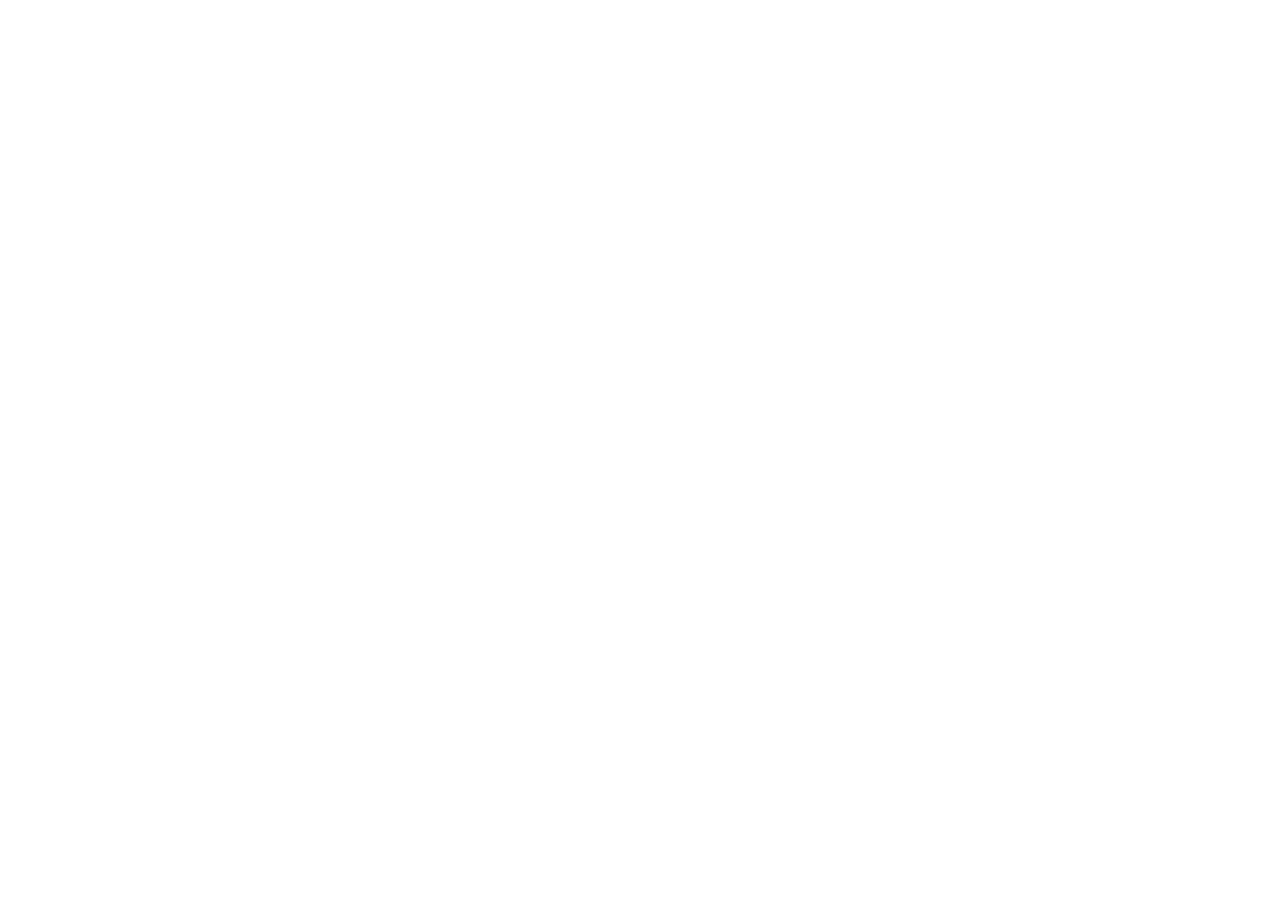
==== commit a001dfd0: "Redirect both pages to songli.me/apps/breathzen" ====
--- a/index.html
+++ b/index.html
@@ -1,217 +1,24 @@
 <!doctype html>
-<!-- Generated by scripts/build.py from content/locales.json. -->
+<!-- Generated by scripts/generate.py -->
 <html lang="en">
 <head>
-  <meta charset="utf-8">
-  <meta name="viewport" content="width=device-width, initial-scale=1">
-  <title>BreathZen — Support</title>
-  <meta name="description" content="BreathZen guides breathing practice without spoken instructions on iPhone, iPad, and Mac. If something is unclear or does not work as expected, write to us — every message is read.">
-  <link rel="stylesheet" href="breathzen.css?v=e76d730d97">
-  <script src="breathzen.js?v=e76d730d97" defer></script>
+<meta charset="utf-8">
+<meta name="viewport" content="width=device-width,initial-scale=1">
+<meta name="robots" content="noindex">
+<script>(function(){var L=["en", "zh-Hans", "zh-Hant", "ja", "ko", "de", "fr", "es", "pt-BR"];
+function n(t){if(typeof t!=="string")return null;var p=t.toLowerCase().replace(/_/g,"-").split("-"),b=p[0];
+if(b==="zh"){if(p.indexOf("hant")>=0)return"zh-Hant";if(p.indexOf("hans")>=0)return"zh-Hans";
+return p.some(function(x){return["tw","hk","mo"].indexOf(x)>=0})?"zh-Hant":"zh-Hans"}
+if(b==="pt")return"pt-BR";for(var i=0;i<L.length;i++)if(L[i].toLowerCase()===b)return L[i];return null}
+function pick(){var q=n(new URLSearchParams(location.search).get("lang"));if(q)return q;
+var h=location.hash.replace(/^#lang-/,"");if(location.hash.indexOf("#lang-")===0&&L.indexOf(h)>=0)return h;
+try{var s=n(localStorage.getItem("breathzen.lang"));if(s)return s}catch(e){}
+var l=navigator.languages||[navigator.language];for(var j=0;j<l.length;j++){var m=n(l[j]);if(m)return m}return"en"}
+var g=pick();location.replace("https://songli.me/apps/breathzen/support/"+(g==="en"?"":g+"/"))})();</script>
+<noscript><meta http-equiv="refresh" content="0; url=https://songli.me/apps/breathzen/support/"></noscript>
+<link rel="canonical" href="https://songli.me/apps/breathzen/support/">
+<title>BreathZen</title>
+<style>body{background:#0b0d10;color:#e9e6df;font:16px/1.7 -apple-system,sans-serif;display:grid;place-items:center;min-height:100vh;margin:0;padding:0 16px;text-align:center}a{color:#c9b98f}</style>
 </head>
-<body>
-<div class="shell">
-  <header>
-    <svg class="mark" viewBox="0 0 100 100" role="img" aria-label="BreathZen">
-      <defs>
-        <radialGradient id="orb" cx="42%" cy="38%" r="65%">
-          <stop offset="0" stop-color="#f7ffff"/>
-          <stop offset=".22" stop-color="#65e6e0"/>
-          <stop offset=".62" stop-color="#7161c9"/>
-          <stop offset="1" stop-color="#1c183d"/>
-        </radialGradient>
-      </defs>
-      <g fill="none" stroke-linecap="round">
-        <circle cx="50" cy="50" r="43" stroke="#9f8cff" stroke-opacity=".34"/>
-        <circle cx="50" cy="50" r="31" stroke="#65e6e0" stroke-opacity=".65"/>
-        <circle cx="50" cy="50" r="20" stroke="#f2c976" stroke-opacity=".45"/>
-      </g>
-      <circle class="pulse" cx="50" cy="50" r="11" fill="url(#orb)"/>
-    </svg>
-    <h1>BreathZen</h1>
-    <p class="tagline">A quiet guide back to your breath</p>
-    <hr class="orbit-rule">
-  </header>
-  <nav class="languages" aria-label="Language"><a href="?lang=en#lang-en" data-lang="en" lang="en" hreflang="en">English</a>
-<a href="?lang=zh-Hans#lang-zh-Hans" data-lang="zh-Hans" lang="zh-Hans" hreflang="zh-Hans">简体中文</a>
-<a href="?lang=zh-Hant#lang-zh-Hant" data-lang="zh-Hant" lang="zh-Hant" hreflang="zh-Hant">繁體中文</a>
-<a href="?lang=ja#lang-ja" data-lang="ja" lang="ja" hreflang="ja">日本語</a>
-<a href="?lang=ko#lang-ko" data-lang="ko" lang="ko" hreflang="ko">한국어</a>
-<a href="?lang=de#lang-de" data-lang="de" lang="de" hreflang="de">Deutsch</a>
-<a href="?lang=fr#lang-fr" data-lang="fr" lang="fr" hreflang="fr">Français</a>
-<a href="?lang=es#lang-es" data-lang="es" lang="es" hreflang="es">Español</a>
-<a href="?lang=pt-BR#lang-pt-BR" data-lang="pt-BR" lang="pt-BR" hreflang="pt-BR">Português (Brasil)</a></nav>
-  <main><article id="lang-en" lang="en" data-title="BreathZen — Support" data-heading="BreathZen" data-tagline="A quiet guide back to your breath" data-description="BreathZen guides breathing practice without spoken instructions on iPhone, iPad, and Mac. If something is unclear or does not work as expected, write to us — every message is read." data-language="Language" data-footer="Privacy Policy">
-<p class="lead">BreathZen guides breathing practice without spoken instructions on iPhone, iPad, and Mac. If something is unclear or does not work as expected, write to us — every message is read.</p>
-<h2>Contact</h2>
-<div class="card"><p class="mail">Primary support: <a href="mailto:610516498@qq.com">610516498@qq.com</a></p><p class="mail">International / backup: <a href="mailto:songlaoshi666@gmail.com">songlaoshi666@gmail.com</a></p><p>For a technical issue, include your device model, iOS, iPadOS, or macOS version, app version, and steps to reproduce the problem. A screenshot or screen recording can help.</p></div>
-<h2>Common questions</h2>
-<div class="card "><h3>How does the breathing guide work?</h3><p>Distinct, nonverbal inhale and exhale sounds follow each phase duration. Holds and rests remain silent. The sound adapts to built-in and custom patterns instead of looping a short recording.</p></div>
-<div class="card "><h3>Can practice continue with the screen locked?</h3><p>On iPhone and iPad, enable breathing sound before starting. Lock Screen controls can pause or resume the session. With sound disabled, the system may suspend the app. On Mac, keep the app running; practice may be interrupted when the computer sleeps.</p></div>
-<div class="card "><h3>What is included in Custom Breathing?</h3><p>Adjust inhale, hold, exhale, and rest in half-second steps. Editing, animation previews, and audio previews are free. One non-consumable purchase unlocks saving unlimited custom patterns. It is not a subscription.</p></div>
-<div class="card "><h3>How do I restore my purchase?</h3><p>Open Settings and choose Restore Purchase at the bottom, or use Restore Purchase on the purchase screen. Use the same Apple Account as the original purchase. If the feature is already unlocked, Settings shows the unlocked status instead.</p></div>
-<div class="card "><h3>I saved custom patterns before version 3.0. Do I need to pay?</h3><p>No. If a custom pattern from an earlier version is already stored on that device, BreathZen permanently unlocks the feature there.</p></div>
-<div class="card "><h3>What does Apple Health access do?</h3><p>On supported devices, it is optional and write-only. With your permission, completed practice is saved as a mindful session. BreathZen does not read Health data. This integration is unavailable on Mac.</p></div>
-<h2>Platforms and system requirements</h2>
-<div class="card "><p>BreathZen supports iPhone, iPad, and Mac. iPhone and iPad require iOS or iPadOS 16.6 or later; check the Mac App Store listing for Mac compatibility. Background audio and media controls depend on the system. Haptics vary by device.</p></div>
-<h2>Practice safely</h2>
-<div class="card notice"><p>Practice within a comfortable range. Stop and return to natural breathing if you feel dizzy, strained, short of breath, or unwell. BreathZen supports general wellness and mindfulness; it does not provide medical diagnosis or treatment.</p></div>
-<h2>Privacy Policy</h2>
-<div class="card"><p>No account, ads, analytics, or tracking. Everyday practice works offline.</p><p><a data-local-link href="privacy.html?lang=en">Read the full privacy policy</a></p></div>
-</article>
-
-<article id="lang-zh-Hans" lang="zh-Hans" data-title="BreathZen — 支持" data-heading="波纹呼吸" data-tagline="安静地回到自己的呼吸" data-description="波纹呼吸在 iPhone、iPad 和 Mac 上提供没有语音口令的呼吸引导。如有不清楚或不符合预期的地方，欢迎来信，每一封都会认真阅读。" data-language="语言" data-footer="隐私政策">
-<p class="lead">波纹呼吸在 iPhone、iPad 和 Mac 上提供没有语音口令的呼吸引导。如有不清楚或不符合预期的地方，欢迎来信，每一封都会认真阅读。</p>
-<h2>联系我们</h2>
-<div class="card"><p class="mail">国内支持: <a href="mailto:610516498@qq.com">610516498@qq.com</a></p><p class="mail">国际及备用邮箱: <a href="mailto:songlaoshi666@gmail.com">songlaoshi666@gmail.com</a></p><p>反馈技术问题时，请附上设备型号、iOS、iPadOS 或 macOS 版本、App 版本和复现步骤。截图或屏幕录制也会有帮助。</p></div>
-<h2>常见问题</h2>
-<div class="card "><h3>呼吸声音怎样引导？</h3><p>吸气与呼气使用两种可辨识的非语言声音，按每个阶段的时长变化。屏息与停顿保持安静。声音会适配内置和自定义节奏，不是循环播放一小段录音。</p></div>
-<div class="card "><h3>锁屏后可以继续练习吗？</h3><p>在 iPhone 和 iPad 上，开始前请开启呼吸声音，锁屏控件可暂停或继续。关闭声音时，系统可能挂起 App。在 Mac 上请保持 App 运行；电脑进入睡眠后，练习可能中断。</p></div>
-<div class="card "><h3>自定义呼吸法包含什么？</h3><p>吸、屏、呼、停四个阶段可按 0.5 秒调整。编辑、动画预览和声音试听免费。一次性非消耗型购买可解锁无限保存自定义呼吸法，不是订阅。</p></div>
-<div class="card "><h3>怎样恢复购买？</h3><p>打开设置，在底部选择“恢复购买”，或在购买页面选择“恢复购买”。请使用最初购买时的同一 Apple 账户。如果功能已解锁，设置中会显示已解锁状态。</p></div>
-<div class="card "><h3>3.0 以前保存过自定义呼吸法，还要购买吗？</h3><p>不需要。如果这台设备上已经保存了旧版本的自定义呼吸法，波纹呼吸会在本机永久解锁该功能。</p></div>
-<div class="card "><h3>Apple 健康权限有什么作用？</h3><p>在支持的设备上，完全可选，只写入、不读取。经你授权，完成的练习会作为正念时间保存。波纹呼吸不读取健康数据。Mac 不提供此功能。</p></div>
-<h2>平台与系统要求</h2>
-<div class="card "><p>支持 iPhone、iPad 和 Mac。iPhone 和 iPad 需要 iOS 或 iPadOS 16.6 及以上版本；Mac 兼容性请查看 Mac App Store 商品页。后台声音和媒体控制受系统管理，触感反馈因设备而异。</p></div>
-<h2>安全练习</h2>
-<div class="card notice"><p>请在舒适范围内练习。如感到头晕、憋闷、气短或其他不适，请停止并恢复自然呼吸。波纹呼吸用于一般健康与正念练习，不提供医疗诊断或治疗。</p></div>
-<h2>隐私政策</h2>
-<div class="card"><p>无需账号，没有广告、统计或追踪。日常练习可离线完成。</p><p><a data-local-link href="privacy.html?lang=zh-Hans">阅读完整隐私政策</a></p></div>
-</article>
-
-<article id="lang-zh-Hant" lang="zh-Hant" data-title="BreathZen — 支援" data-heading="波紋呼吸" data-tagline="安靜地回到自己的呼吸" data-description="波紋呼吸在 iPhone、iPad 和 Mac 上提供沒有語音口令的呼吸引導。如有不清楚或不符合預期之處，歡迎來信，每一封都會認真閱讀。" data-language="語言" data-footer="隱私權政策">
-<p class="lead">波紋呼吸在 iPhone、iPad 和 Mac 上提供沒有語音口令的呼吸引導。如有不清楚或不符合預期之處，歡迎來信，每一封都會認真閱讀。</p>
-<h2>聯絡我們</h2>
-<div class="card"><p class="mail">主要支援信箱: <a href="mailto:610516498@qq.com">610516498@qq.com</a></p><p class="mail">國際及備用信箱: <a href="mailto:songlaoshi666@gmail.com">songlaoshi666@gmail.com</a></p><p>回報技術問題時，請提供裝置型號、iOS、iPadOS 或 macOS 版本、App 版本與重現步驟。螢幕截圖或錄製也會有幫助。</p></div>
-<h2>常見問題</h2>
-<div class="card "><h3>呼吸聲音如何引導？</h3><p>吸氣與呼氣使用兩種可辨識的非語言聲音，隨每個階段的長度變化。屏息與停頓保持安靜。聲音會配合內建和自訂節奏，不是循環播放一小段錄音。</p></div>
-<div class="card "><h3>鎖定螢幕後可以繼續練習嗎？</h3><p>在 iPhone 和 iPad 上，開始前請開啟呼吸聲音，鎖定畫面控制項可暫停或繼續。關閉聲音時，系統可能暫停 App。在 Mac 上請保持 App 執行；電腦進入睡眠後，練習可能中斷。</p></div>
-<div class="card "><h3>自訂呼吸法包含什麼？</h3><p>吸氣、屏息、呼氣、停頓四個階段可按 0.5 秒調整。編輯、動畫預覽和聲音試聽免費。一次性非消耗型購買可解鎖無限儲存自訂呼吸法，並非訂閱。</p></div>
-<div class="card "><h3>如何恢復購買？</h3><p>開啟設定，在底部選擇「恢復購買」，或在購買頁面選擇此項目。請使用最初購買時的同一 Apple 帳號。如果功能已解鎖，設定中會顯示已解鎖狀態。</p></div>
-<div class="card "><h3>3.0 以前儲存過自訂呼吸法，還要購買嗎？</h3><p>不需要。如果這部裝置上已有舊版儲存的自訂呼吸法，波紋呼吸會在本機永久解鎖此功能。</p></div>
-<div class="card "><h3>Apple 健康權限有什麼作用？</h3><p>在支援的裝置上，此功能完全可選，只寫入、不讀取。經你授權，完成的練習會儲存為正念時間。波紋呼吸不讀取健康資料。Mac 不提供此功能。</p></div>
-<h2>平台與系統需求</h2>
-<div class="card "><p>支援 iPhone、iPad 和 Mac。iPhone 和 iPad 需要 iOS 或 iPadOS 16.6 或以上版本；Mac 相容性請查看 Mac App Store 商品頁。背景聲音與媒體控制由系統管理，觸覺回饋因裝置而異。</p></div>
-<h2>安全練習</h2>
-<div class="card notice"><p>請在舒適範圍內練習。如感到頭暈、呼吸吃力、氣短或其他不適，請停止並恢復自然呼吸。波紋呼吸用於一般健康與正念練習，不提供醫療診斷或治療。</p></div>
-<h2>隱私權政策</h2>
-<div class="card"><p>無需帳號，沒有廣告、分析或追蹤。日常練習可離線完成。</p><p><a data-local-link href="privacy.html?lang=zh-Hant">閱讀完整隱私權政策</a></p></div>
-</article>
-
-<article id="lang-ja" lang="ja" data-title="BreathZen — サポート" data-heading="BreathZen" data-tagline="静かに、自分の呼吸へ" data-description="BreathZen は iPhone、iPad、Mac で、言葉による指示を使わずに呼吸の練習をガイドします。ご不明な点や不具合がありましたらメールでお知らせください。すべてのメッセージを確認しています。" data-language="言語" data-footer="プライバシーポリシー">
-<p class="lead">BreathZen は iPhone、iPad、Mac で、言葉による指示を使わずに呼吸の練習をガイドします。ご不明な点や不具合がありましたらメールでお知らせください。すべてのメッセージを確認しています。</p>
-<h2>お問い合わせ</h2>
-<div class="card"><p class="mail">主な連絡先: <a href="mailto:610516498@qq.com">610516498@qq.com</a></p><p class="mail">国際対応・予備の連絡先: <a href="mailto:songlaoshi666@gmail.com">songlaoshi666@gmail.com</a></p><p>不具合については、機種、iOS・iPadOS・macOS のバージョン、アプリのバージョン、再現手順をお知らせください。スクリーンショットや画面収録も参考になります。</p></div>
-<h2>よくある質問</h2>
-<div class="card "><h3>呼吸ガイドはどのように動作しますか？</h3><p>吸う息と吐く息を区別できる、言葉を使わない音が各段階の長さに合わせて変化します。息止めと休止の間は無音です。短い録音の繰り返しではなく、内蔵・カスタムの呼吸パターンに合わせて音を調整します。</p></div>
-<div class="card "><h3>画面をロックしても練習できますか？</h3><p>iPhone と iPad では、開始前に呼吸音を有効にしてください。ロック画面のコントロールで一時停止・再開できます。音を無効にすると、システムがアプリを停止する場合があります。Mac ではアプリを起動したままにしてください。コンピュータがスリープすると練習が中断される場合があります。</p></div>
-<div class="card "><h3>カスタム呼吸では何ができますか？</h3><p>吸う・息止め・吐く・休止の各段階を 0.5 秒単位で調整できます。編集、アニメーションのプレビュー、音の試聴は無料です。非消耗型の一度限りの購入で、カスタムパターンを無制限に保存できます。サブスクリプションではありません。</p></div>
-<div class="card "><h3>購入を復元するには？</h3><p>設定の一番下、または購入画面で「購入を復元する」を選んでください。購入時と同じ Apple Account を使用します。機能がすでに解除されている場合は、設定に解除済みと表示されます。</p></div>
-<div class="card "><h3>バージョン 3.0 より前にパターンを保存しました。購入が必要ですか？</h3><p>必要ありません。そのデバイスに旧バージョンで保存したカスタムパターンがある場合、そのデバイスでは機能が永続的に解除されます。</p></div>
-<div class="card "><h3>Apple ヘルスケアへのアクセスは何のためですか？</h3><p>対応デバイスで任意に利用でき、書き込みのみを行います。許可すると、完了した練習をマインドフルネスのセッションとして保存します。ヘルスケアデータは読み取りません。Mac では利用できません。</p></div>
-<h2>対応プラットフォームとシステム要件</h2>
-<div class="card "><p>iPhone、iPad、Mac に対応しています。iPhone と iPad には iOS または iPadOS 16.6 以降が必要です。Mac の対応条件は Mac App Store の掲載情報をご確認ください。バックグラウンド音声とメディア操作はシステムに依存し、触覚フィードバックは機種により異なります。</p></div>
-<h2>安全に練習するために</h2>
-<div class="card notice"><p>無理のない範囲で練習してください。めまい、息苦しさ、息切れ、その他の不調を感じたら中止し、自然な呼吸に戻してください。BreathZen は一般的な健康維持とマインドフルネスのためのアプリであり、医療上の診断や治療を提供しません。</p></div>
-<h2>プライバシーポリシー</h2>
-<div class="card"><p>アカウント、広告、分析、トラッキングはありません。日常の練習はオフラインで行えます。</p><p><a data-local-link href="privacy.html?lang=ja">プライバシーポリシーを読む</a></p></div>
-</article>
-
-<article id="lang-ko" lang="ko" data-title="BreathZen — 지원" data-heading="BreathZen" data-tagline="조용히 내 호흡으로 돌아오는 시간" data-description="BreathZen은 iPhone, iPad, Mac에서 말로 된 지시 없이 호흡 연습을 안내합니다. 궁금한 점이나 문제가 있으면 이메일로 알려 주세요. 모든 메시지를 확인합니다." data-language="언어" data-footer="개인정보 처리방침">
-<p class="lead">BreathZen은 iPhone, iPad, Mac에서 말로 된 지시 없이 호흡 연습을 안내합니다. 궁금한 점이나 문제가 있으면 이메일로 알려 주세요. 모든 메시지를 확인합니다.</p>
-<h2>문의</h2>
-<div class="card"><p class="mail">주 지원 이메일: <a href="mailto:610516498@qq.com">610516498@qq.com</a></p><p class="mail">국제 및 예비 이메일: <a href="mailto:songlaoshi666@gmail.com">songlaoshi666@gmail.com</a></p><p>기술 문제를 문의할 때는 기기 모델, iOS·iPadOS·macOS 버전, 앱 버전, 문제 재현 방법을 알려 주세요. 스크린샷이나 화면 녹화도 도움이 됩니다.</p></div>
-<h2>자주 묻는 질문</h2>
-<div class="card "><h3>호흡 안내는 어떻게 작동하나요?</h3><p>구별되는 비언어적 들숨과 날숨 소리가 각 단계의 길이에 맞춰 변합니다. 숨을 참거나 쉬는 단계는 무음입니다. 짧은 녹음을 반복하는 대신 기본 및 사용자 지정 패턴에 맞게 소리를 조절합니다.</p></div>
-<div class="card "><h3>화면을 잠가도 연습이 계속되나요?</h3><p>iPhone과 iPad에서는 시작 전에 호흡 소리를 켜 주세요. 잠금 화면의 제어 기능으로 일시 정지하거나 재개할 수 있습니다. 소리가 꺼져 있으면 시스템이 앱을 중단할 수 있습니다. Mac에서는 앱을 실행한 상태로 유지해 주세요. 컴퓨터가 잠자기 상태로 전환되면 연습이 중단될 수 있습니다.</p></div>
-<div class="card "><h3>사용자 지정 호흡에는 무엇이 포함되나요?</h3><p>들숨, 숨 참기, 날숨, 휴식 단계를 0.5초 단위로 조절할 수 있습니다. 편집, 애니메이션 미리보기, 소리 미리듣기는 무료입니다. 비소모성 항목을 한 번 구매하면 사용자 지정 패턴을 무제한 저장할 수 있습니다. 구독이 아닙니다.</p></div>
-<div class="card "><h3>구입 항목을 어떻게 복원하나요?</h3><p>설정 맨 아래 또는 구입 화면에서 ‘구매 복원’을 선택하세요. 처음 구입할 때 사용한 Apple 계정을 사용해야 합니다. 이미 잠금 해제된 경우 설정에 잠금 해제 상태가 표시됩니다.</p></div>
-<div class="card "><h3>3.0 이전에 패턴을 저장했는데 구입해야 하나요?</h3><p>아니요. 해당 기기에 이전 버전의 사용자 지정 패턴이 저장되어 있으면 그 기기에서는 기능이 영구적으로 잠금 해제됩니다.</p></div>
-<div class="card "><h3>Apple 건강 접근 권한은 어디에 쓰이나요?</h3><p>지원 기기에서 선택적으로 사용할 수 있으며 쓰기만 수행합니다. 허용하면 완료한 연습을 마음 챙기기 세션으로 저장합니다. 건강 데이터는 읽지 않습니다. Mac에서는 이 기능을 사용할 수 없습니다.</p></div>
-<h2>플랫폼 및 시스템 요구 사항</h2>
-<div class="card "><p>iPhone, iPad, Mac을 지원합니다. iPhone과 iPad에는 iOS 또는 iPadOS 16.6 이상이 필요합니다. Mac 호환성은 Mac App Store의 앱 페이지에서 확인하세요. 백그라운드 오디오와 미디어 제어는 시스템에 따라 달라지며 햅틱은 기기에 따라 다릅니다.</p></div>
-<h2>안전하게 연습하기</h2>
-<div class="card notice"><p>편안한 범위에서 연습하세요. 어지러움, 호흡에 무리가 가는 느낌, 숨참 또는 기타 불편함이 있으면 중단하고 자연스러운 호흡으로 돌아오세요. BreathZen은 일반적인 건강 관리와 마음 챙기기를 위한 앱이며 의료 진단이나 치료를 제공하지 않습니다.</p></div>
-<h2>개인정보 처리방침</h2>
-<div class="card"><p>계정, 광고, 분석, 추적이 없습니다. 일상적인 연습은 오프라인으로 가능합니다.</p><p><a data-local-link href="privacy.html?lang=ko">개인정보 처리방침 전체 보기</a></p></div>
-</article>
-
-<article id="lang-de" lang="de" data-title="BreathZen — Support" data-heading="BreathZen" data-tagline="In Ruhe zurück zu deinem Atem" data-description="BreathZen begleitet Atemübungen auf iPhone, iPad und Mac ohne gesprochene Anweisungen. Bei Fragen oder Problemen schreib uns — wir lesen jede Nachricht." data-language="Sprache" data-footer="Datenschutzerklärung">
-<p class="lead">BreathZen begleitet Atemübungen auf iPhone, iPad und Mac ohne gesprochene Anweisungen. Bei Fragen oder Problemen schreib uns — wir lesen jede Nachricht.</p>
-<h2>Kontakt</h2>
-<div class="card"><p class="mail">Hauptkontakt: <a href="mailto:610516498@qq.com">610516498@qq.com</a></p><p class="mail">Internationaler / alternativer Kontakt: <a href="mailto:songlaoshi666@gmail.com">songlaoshi666@gmail.com</a></p><p>Bitte nenne bei technischen Problemen dein Gerätemodell, die iOS-, iPadOS- oder macOS-Version, die App-Version und die Schritte zum Nachstellen. Ein Screenshot oder eine Bildschirmaufnahme kann helfen.</p></div>
-<h2>Häufige Fragen</h2>
-<div class="card "><h3>Wie funktioniert die Atembegleitung?</h3><p>Unterscheidbare, nichtsprachliche Geräusche für Ein- und Ausatmen passen sich der Dauer jeder Phase an. Atemhaltephasen und Pausen bleiben still. Der Klang folgt vorgegebenen und eigenen Mustern, statt eine kurze Aufnahme zu wiederholen.</p></div>
-<div class="card "><h3>Geht die Übung bei gesperrtem Bildschirm weiter?</h3><p>Aktiviere auf iPhone und iPad vor dem Start den Atemklang. Über den Sperrbildschirm kannst du pausieren und fortsetzen. Ohne Ton kann das System die App anhalten. Lass die App auf dem Mac geöffnet; im Ruhezustand des Computers kann die Übung unterbrochen werden.</p></div>
-<div class="card "><h3>Was bietet die eigene Atemübung?</h3><p>Einatmen, Atemhalten, Ausatmen und Pause lassen sich in Schritten von 0,5 Sekunden einstellen. Bearbeiten, Animationsvorschau und Probehören sind kostenlos. Ein einmaliger, nicht verbrauchbarer Kauf schaltet das unbegrenzte Speichern eigener Muster frei. Es ist kein Abonnement.</p></div>
-<div class="card "><h3>Wie stelle ich meinen Kauf wieder her?</h3><p>Wähle unten in den Einstellungen oder auf der Kaufseite „Kauf wiederherstellen“. Verwende denselben Apple Account wie beim ursprünglichen Kauf. Ist die Funktion bereits freigeschaltet, zeigen die Einstellungen diesen Status an.</p></div>
-<div class="card "><h3>Ich habe vor Version 3.0 eigene Muster gespeichert. Muss ich bezahlen?</h3><p>Nein. Ist auf diesem Gerät bereits ein eigenes Muster aus einer früheren Version gespeichert, bleibt die Funktion dort dauerhaft freigeschaltet.</p></div>
-<div class="card "><h3>Wozu dient der Zugriff auf Apple Health?</h3><p>Auf unterstützten Geräten ist er optional und erlaubt nur das Schreiben. Mit deiner Erlaubnis werden abgeschlossene Übungen als Achtsamkeitssitzungen gespeichert. BreathZen liest keine Gesundheitsdaten. Auf dem Mac ist diese Funktion nicht verfügbar.</p></div>
-<h2>Plattformen und Systemanforderungen</h2>
-<div class="card "><p>BreathZen unterstützt iPhone, iPad und Mac. iPhone und iPad benötigen iOS bzw. iPadOS 16.6 oder neuer. Die Mac-Kompatibilität findest du im Mac App Store. Hintergrundton und Mediensteuerung hängen vom System ab. Haptisches Feedback variiert je nach Gerät.</p></div>
-<h2>Sicher üben</h2>
-<div class="card notice"><p>Übe nur in einem angenehmen Bereich. Wenn dir schwindlig wird, das Atmen anstrengend wird, du kurzatmig bist oder dich unwohl fühlst, höre auf und atme wieder natürlich. BreathZen dient dem allgemeinen Wohlbefinden und der Achtsamkeit, nicht der medizinischen Diagnose oder Behandlung.</p></div>
-<h2>Datenschutzerklärung</h2>
-<div class="card"><p>Kein Konto, keine Werbung, keine Analyse und kein Tracking. Alltägliche Übungen funktionieren offline.</p><p><a data-local-link href="privacy.html?lang=de">Vollständige Datenschutzerklärung lesen</a></p></div>
-</article>
-
-<article id="lang-fr" lang="fr" data-title="BreathZen — Assistance" data-heading="BreathZen" data-tagline="Revenez à votre souffle, en douceur" data-description="BreathZen accompagne vos exercices de respiration sur iPhone, iPad et Mac sans consignes parlées. Pour toute question ou tout problème, écrivez-nous : nous lisons chaque message." data-language="Langue" data-footer="Politique de confidentialité">
-<p class="lead">BreathZen accompagne vos exercices de respiration sur iPhone, iPad et Mac sans consignes parlées. Pour toute question ou tout problème, écrivez-nous : nous lisons chaque message.</p>
-<h2>Contact</h2>
-<div class="card"><p class="mail">Assistance principale: <a href="mailto:610516498@qq.com">610516498@qq.com</a></p><p class="mail">Contact international / de secours: <a href="mailto:songlaoshi666@gmail.com">songlaoshi666@gmail.com</a></p><p>Pour un problème technique, indiquez le modèle de votre appareil, la version d’iOS, d’iPadOS ou de macOS, la version de l’app et les étapes pour reproduire le problème. Une capture ou un enregistrement d’écran peut aider.</p></div>
-<h2>Questions fréquentes</h2>
-<div class="card "><h3>Comment fonctionne le guide respiratoire ?</h3><p>Des sons non verbaux distincts pour l’inspiration et l’expiration s’adaptent à la durée de chaque phase. Les rétentions et les pauses restent silencieuses. Le son suit les rythmes intégrés et personnalisés au lieu de répéter un court enregistrement.</p></div>
-<div class="card "><h3>L’exercice continue-t-il lorsque l’écran est verrouillé ?</h3><p>Sur iPhone et iPad, activez le son respiratoire avant de commencer. Les commandes de l’écran verrouillé permettent de mettre en pause ou de reprendre. Sans son, le système peut suspendre l’app. Sur Mac, laissez l’app ouverte ; la mise en veille de l’ordinateur peut interrompre l’exercice.</p></div>
-<div class="card "><h3>Que comprend la respiration personnalisée ?</h3><p>Réglez l’inspiration, la rétention, l’expiration et la pause par pas de 0,5 seconde. La modification, l’aperçu animé et l’écoute sont gratuits. Un achat unique non consommable permet d’enregistrer un nombre illimité de rythmes personnalisés. Ce n’est pas un abonnement.</p></div>
-<div class="card "><h3>Comment restaurer mon achat ?</h3><p>Choisissez « Restaurer l’achat » en bas des réglages ou sur l’écran d’achat. Utilisez le même compte Apple que lors de l’achat initial. Si la fonction est déjà déverrouillée, les réglages affichent cet état.</p></div>
-<div class="card "><h3>J’ai enregistré des rythmes avant la version 3.0. Dois-je payer ?</h3><p>Non. Si un rythme personnalisé d’une ancienne version est déjà enregistré sur cet appareil, la fonction y reste déverrouillée définitivement.</p></div>
-<div class="card "><h3>À quoi sert l’accès à Apple Santé ?</h3><p>Sur les appareils compatibles, il est facultatif et limité à l’écriture. Avec votre autorisation, les exercices terminés sont enregistrés comme séances de pleine conscience. BreathZen ne lit pas les données de santé. Cette fonction n’est pas disponible sur Mac.</p></div>
-<h2>Plateformes et configuration requise</h2>
-<div class="card "><p>BreathZen prend en charge iPhone, iPad et Mac. iPhone et iPad nécessitent iOS ou iPadOS 16.6 ou ultérieur. Consultez la fiche du Mac App Store pour la compatibilité Mac. L’audio en arrière-plan et les commandes multimédias dépendent du système. Le retour haptique varie selon l’appareil.</p></div>
-<h2>Pratiquer en toute sécurité</h2>
-<div class="card notice"><p>Restez dans une zone de confort. En cas de vertige, d’effort respiratoire, d’essoufflement ou de malaise, arrêtez et reprenez une respiration naturelle. BreathZen accompagne le bien-être général et la pleine conscience ; il ne fournit ni diagnostic ni traitement médical.</p></div>
-<h2>Politique de confidentialité</h2>
-<div class="card"><p>Pas de compte, de publicité, d’analyse ni de suivi. Les exercices quotidiens fonctionnent hors ligne.</p><p><a data-local-link href="privacy.html?lang=fr">Lire la politique de confidentialité complète</a></p></div>
-</article>
-
-<article id="lang-es" lang="es" data-title="BreathZen — Soporte" data-heading="BreathZen" data-tagline="Vuelve a tu respiración con calma" data-description="BreathZen guía ejercicios de respiración sin instrucciones habladas en iPhone, iPad y Mac. Si tienes dudas o algo no funciona como esperabas, escríbenos: leemos todos los mensajes." data-language="Idioma" data-footer="Política de privacidad">
-<p class="lead">BreathZen guía ejercicios de respiración sin instrucciones habladas en iPhone, iPad y Mac. Si tienes dudas o algo no funciona como esperabas, escríbenos: leemos todos los mensajes.</p>
-<h2>Contacto</h2>
-<div class="card"><p class="mail">Soporte principal: <a href="mailto:610516498@qq.com">610516498@qq.com</a></p><p class="mail">Contacto internacional / alternativo: <a href="mailto:songlaoshi666@gmail.com">songlaoshi666@gmail.com</a></p><p>Para problemas técnicos, indica el modelo del dispositivo, la versión de iOS, iPadOS o macOS, la versión de la app y los pasos para reproducir el problema. Una captura o grabación de pantalla puede ayudar.</p></div>
-<h2>Preguntas frecuentes</h2>
-<div class="card "><h3>¿Cómo funciona la guía de respiración?</h3><p>Sonidos no verbales distintos para inhalar y exhalar se ajustan a la duración de cada fase. Las retenciones y las pausas son silenciosas. El sonido se adapta a los patrones integrados y personalizados en lugar de repetir una grabación corta.</p></div>
-<div class="card "><h3>¿Continúa el ejercicio con la pantalla bloqueada?</h3><p>En iPhone y iPad, activa el sonido de respiración antes de empezar. Los controles de la pantalla bloqueada permiten pausar o reanudar. Sin sonido, el sistema puede suspender la app. En Mac, mantén la app abierta; el reposo del ordenador puede interrumpir el ejercicio.</p></div>
-<div class="card "><h3>¿Qué incluye la respiración personalizada?</h3><p>Ajusta inhalación, retención, exhalación y pausa en incrementos de 0,5 segundos. La edición, la vista previa animada y la prueba del sonido son gratuitas. Una compra única no consumible permite guardar patrones personalizados sin límite. No es una suscripción.</p></div>
-<div class="card "><h3>¿Cómo restauro mi compra?</h3><p>Elige «Restaurar compra» al final de Ajustes o en la pantalla de compra. Usa la misma cuenta de Apple de la compra original. Si la función ya está desbloqueada, Ajustes mostrará ese estado.</p></div>
-<div class="card "><h3>Guardé patrones antes de la versión 3.0. ¿Debo pagar?</h3><p>No. Si el dispositivo ya contiene un patrón personalizado guardado con una versión anterior, la función se desbloquea permanentemente en ese dispositivo.</p></div>
-<div class="card "><h3>¿Para qué sirve el acceso a Apple Salud?</h3><p>En dispositivos compatibles, es opcional y solo permite escribir datos. Con tu permiso, los ejercicios completados se guardan como sesiones de atención plena. BreathZen no lee datos de Salud. Esta función no está disponible en Mac.</p></div>
-<h2>Plataformas y requisitos del sistema</h2>
-<div class="card "><p>BreathZen admite iPhone, iPad y Mac. iPhone y iPad requieren iOS o iPadOS 16.6 o posterior. Consulta la ficha de Mac App Store para la compatibilidad con Mac. El audio en segundo plano y los controles multimedia dependen del sistema. La respuesta háptica varía según el dispositivo.</p></div>
-<h2>Practica con seguridad</h2>
-<div class="card notice"><p>Practica dentro de un rango cómodo. Si sientes mareo, esfuerzo al respirar, falta de aire o malestar, detente y vuelve a respirar de forma natural. BreathZen se orienta al bienestar general y la atención plena; no ofrece diagnóstico ni tratamiento médico.</p></div>
-<h2>Política de privacidad</h2>
-<div class="card"><p>Sin cuenta, anuncios, análisis ni seguimiento. Los ejercicios cotidianos funcionan sin conexión.</p><p><a data-local-link href="privacy.html?lang=es">Leer la política de privacidad completa</a></p></div>
-</article>
-
-<article id="lang-pt-BR" lang="pt-BR" data-title="BreathZen — Suporte" data-heading="BreathZen" data-tagline="Volte à sua respiração com calma" data-description="O BreathZen orienta exercícios de respiração sem instruções faladas no iPhone, iPad e Mac. Se tiver dúvidas ou algo não funcionar como esperado, escreva para nós. Lemos todas as mensagens." data-language="Idioma" data-footer="Política de privacidade">
-<p class="lead">O BreathZen orienta exercícios de respiração sem instruções faladas no iPhone, iPad e Mac. Se tiver dúvidas ou algo não funcionar como esperado, escreva para nós. Lemos todas as mensagens.</p>
-<h2>Contato</h2>
-<div class="card"><p class="mail">Suporte principal: <a href="mailto:610516498@qq.com">610516498@qq.com</a></p><p class="mail">Contato internacional / alternativo: <a href="mailto:songlaoshi666@gmail.com">songlaoshi666@gmail.com</a></p><p>Para problemas técnicos, informe o modelo do dispositivo, a versão do iOS, iPadOS ou macOS, a versão do app e os passos para reproduzir o problema. Uma captura ou gravação de tela pode ajudar.</p></div>
-<h2>Perguntas frequentes</h2>
-<div class="card "><h3>Como funciona a orientação respiratória?</h3><p>Sons não verbais distintos de inspiração e expiração se ajustam à duração de cada fase. As retenções e pausas ficam em silêncio. O som acompanha os padrões integrados e personalizados, em vez de repetir uma gravação curta.</p></div>
-<div class="card "><h3>O exercício continua com a tela bloqueada?</h3><p>No iPhone e iPad, ative o som de respiração antes de começar. Os controles da tela bloqueada permitem pausar ou retomar. Sem som, o sistema pode suspender o app. No Mac, mantenha o app aberto; o repouso do computador pode interromper o exercício.</p></div>
-<div class="card "><h3>O que está incluído na respiração personalizada?</h3><p>Ajuste inspiração, retenção, expiração e pausa em incrementos de 0,5 segundo. A edição, a prévia animada e a prévia do áudio são gratuitas. Uma compra única não consumível libera o salvamento de padrões personalizados sem limite. Não é uma assinatura.</p></div>
-<div class="card "><h3>Como restauro minha compra?</h3><p>Escolha “Restaurar compra” no final dos Ajustes ou na tela de compra. Use a mesma Conta Apple da compra original. Se o recurso já estiver liberado, os Ajustes mostrarão esse status.</p></div>
-<div class="card "><h3>Salvei padrões antes da versão 3.0. Preciso pagar?</h3><p>Não. Se o dispositivo já tiver um padrão personalizado salvo em uma versão anterior, o recurso fica liberado permanentemente nesse dispositivo.</p></div>
-<div class="card "><h3>Para que serve o acesso ao Apple Saúde?</h3><p>Nos dispositivos compatíveis, é opcional e permite apenas gravar dados. Com sua autorização, os exercícios concluídos são salvos como sessões de atenção plena. O BreathZen não lê dados de Saúde. Esse recurso não está disponível no Mac.</p></div>
-<h2>Plataformas e requisitos do sistema</h2>
-<div class="card "><p>O BreathZen é compatível com iPhone, iPad e Mac. iPhone e iPad exigem iOS ou iPadOS 16.6 ou posterior. Confira a página do Mac App Store para a compatibilidade com Mac. Áudio em segundo plano e controles de mídia dependem do sistema. A resposta tátil varia conforme o dispositivo.</p></div>
-<h2>Pratique com segurança</h2>
-<div class="card notice"><p>Pratique dentro de uma faixa confortável. Se sentir tontura, esforço para respirar, falta de ar ou mal-estar, pare e volte a respirar naturalmente. O BreathZen se destina ao bem-estar geral e à atenção plena; não oferece diagnóstico nem tratamento médico.</p></div>
-<h2>Política de privacidade</h2>
-<div class="card"><p>Sem conta, anúncios, análise ou rastreamento. Os exercícios do dia a dia funcionam offline.</p><p><a data-local-link href="privacy.html?lang=pt-BR">Ler a política de privacidade completa</a></p></div>
-</article></main>
-  <footer>BreathZen · <a data-local-link data-footer-link href="privacy.html?lang=en">Privacy Policy</a></footer>
-</div>
-</body>
+<body><main><p>BreathZen support has moved. <a href="https://songli.me/apps/breathzen/support/">https://songli.me/apps/breathzen/support/</a></p><p><a href="https://songli.me/apps/breathzen/support/" lang="en" hreflang="en">English</a> · <a href="https://songli.me/apps/breathzen/support/zh-Hans/" lang="zh-Hans" hreflang="zh-Hans">简体中文</a> · <a href="https://songli.me/apps/breathzen/support/zh-Hant/" lang="zh-Hant" hreflang="zh-Hant">繁體中文</a> · <a href="https://songli.me/apps/breathzen/support/ja/" lang="ja" hreflang="ja">日本語</a> · <a href="https://songli.me/apps/breathzen/support/ko/" lang="ko" hreflang="ko">한국어</a> · <a href="https://songli.me/apps/breathzen/support/de/" lang="de" hreflang="de">Deutsch</a> · <a href="https://songli.me/apps/breathzen/support/fr/" lang="fr" hreflang="fr">Français</a> · <a href="https://songli.me/apps/breathzen/support/es/" lang="es" hreflang="es">Español</a> · <a href="https://songli.me/apps/breathzen/support/pt-BR/" lang="pt-BR" hreflang="pt-BR">Português (Brasil)</a></p></main></body>
 </html>
